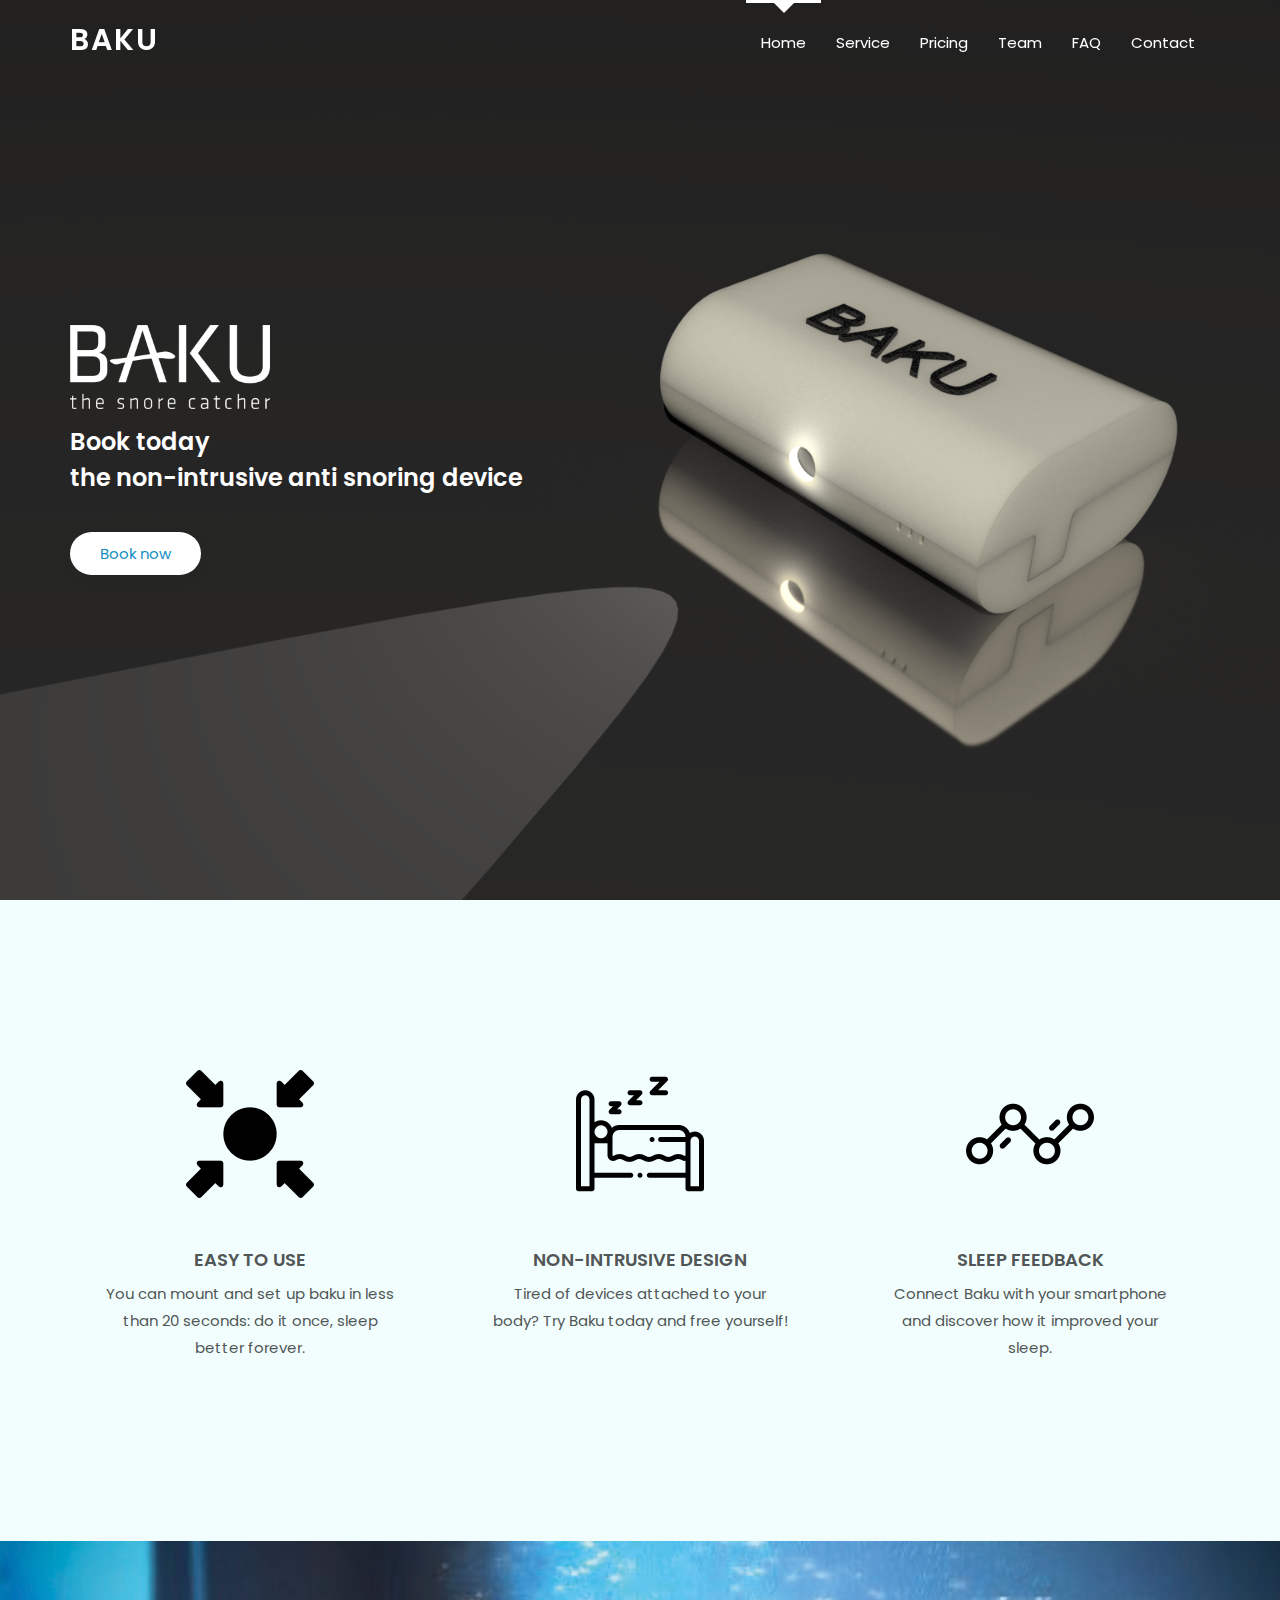
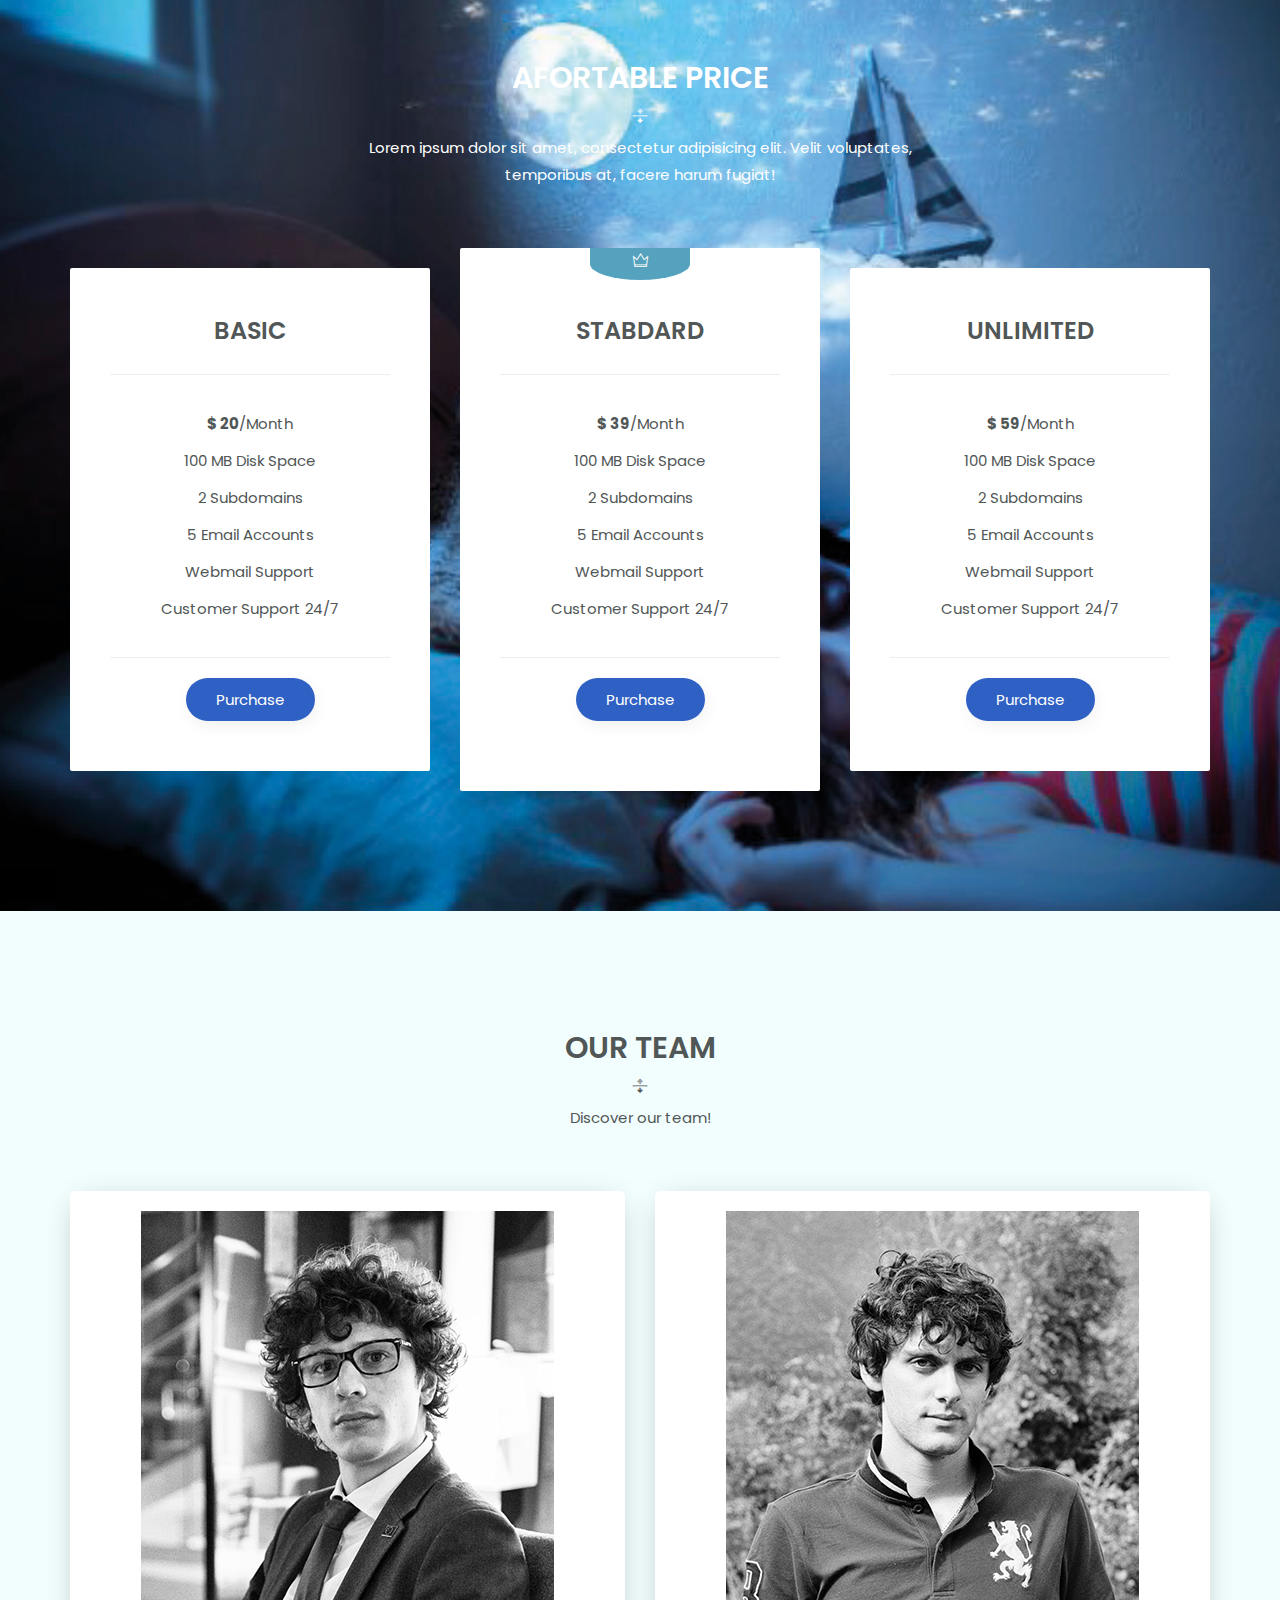
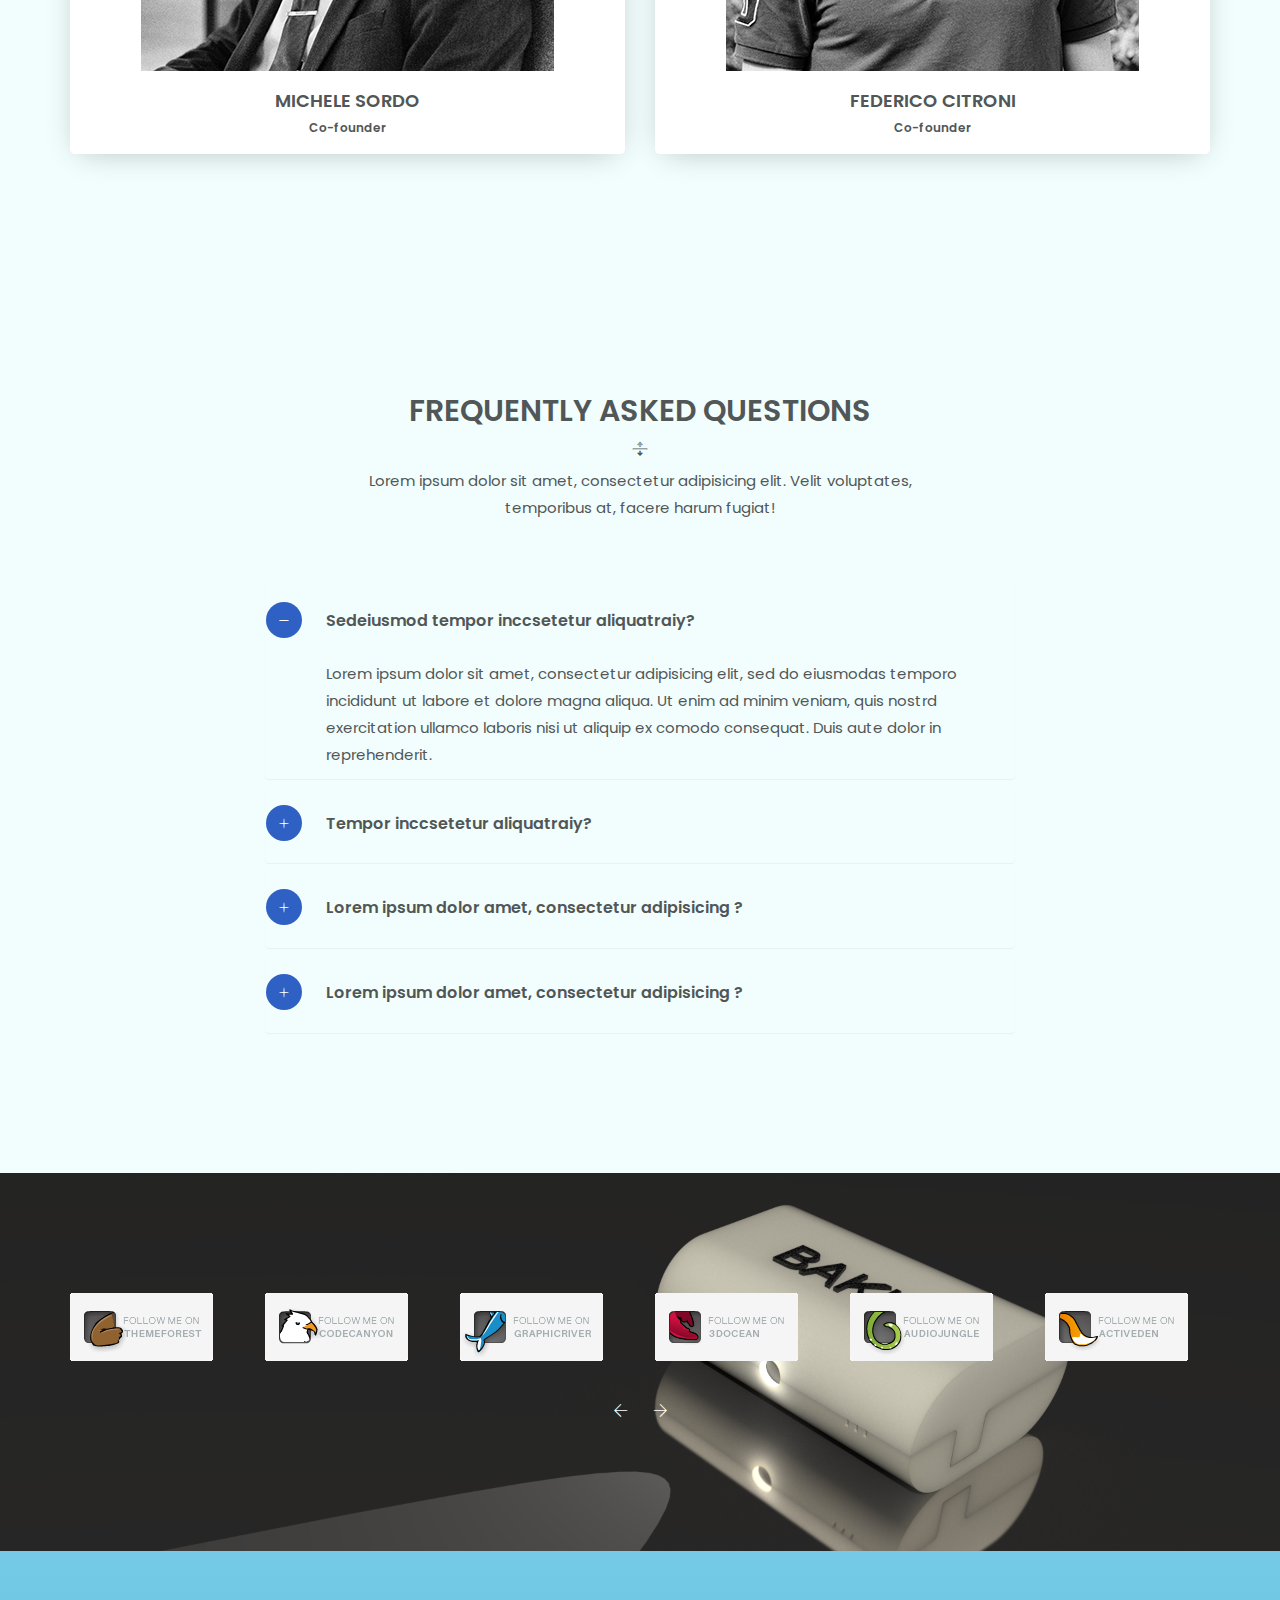
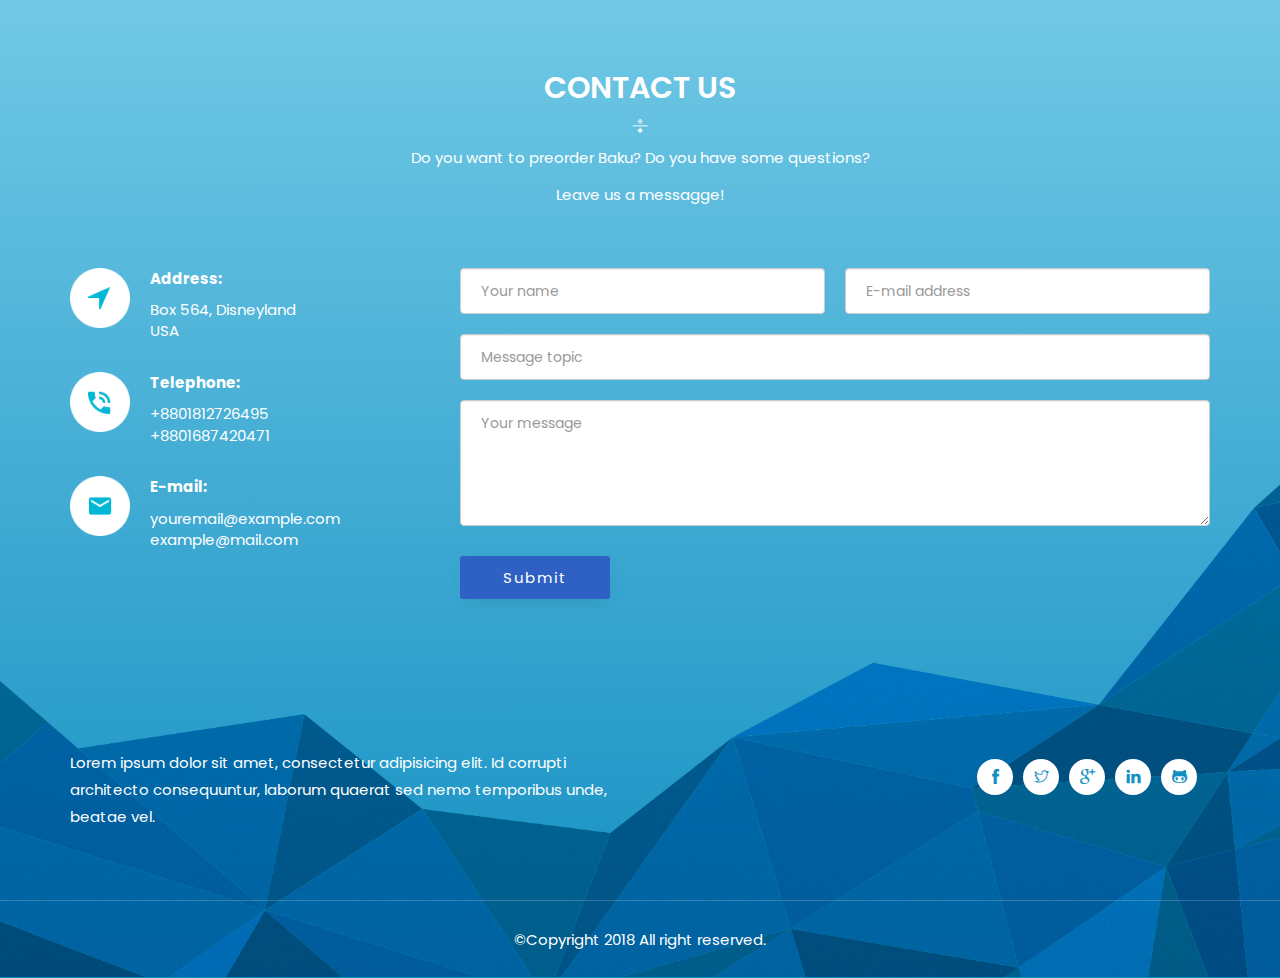
==== index.html @ 3c9f2e3d "webiste" ====
<!doctype html>
<html class="no-js" lang="it">

<head>
    <meta charset="utf-8">
    <meta name="author" content="Michele Sordo">
    <meta name="description" content="Baku: the snore catcher">
    <meta name="keywords" content="Baku,snoring,anti-snoring,device">
    <meta http-equiv="x-ua-compatible" content="ie=edge">
    <meta name="viewport" content="width=device-width, initial-scale=1.0">
    <!-- Title -->
    <title>Baku - the Snore Catcher!</title>
    <!-- Place favicon.ico in the root directory -->
    <link rel="apple-touch-icon" href="images/apple-touch-icon.png">
    <link rel="shortcut icon" type="image/ico" href="images/favicon.ico" />
    <!-- Plugin-CSS -->
    <link rel="stylesheet" href="css/bootstrap.min.css">
    <link rel="stylesheet" href="css/owl.carousel.min.css">
    <link rel="stylesheet" href="css/themify-icons.css">
    <link rel="stylesheet" href="css/magnific-popup.css">
    <link rel="stylesheet" href="css/animate.css">
    <!-- Main-Stylesheets -->
    <link rel="stylesheet" href="css/normalize.css">
    <link rel="stylesheet" href="style.css">
    <link rel="stylesheet" href="css/responsive.css">
    <script src="js/vendor/modernizr-2.8.3.min.js"></script>

    <!--[if lt IE 9]>
        <script src="//oss.maxcdn.com/html5shiv/3.7.2/html5shiv.min.js"></script>
        <script src="//oss.maxcdn.com/respond/1.4.2/respond.min.js"></script>
    <![endif]-->
</head>

<body data-spy="scroll" data-target="#primary-menu">

    <div class="preloader">
        <div class="sk-folding-cube">
            <div class="sk-cube1 sk-cube"></div>
            <div class="sk-cube2 sk-cube"></div>
            <div class="sk-cube4 sk-cube"></div>
            <div class="sk-cube3 sk-cube"></div>
        </div>
    </div>
    <!--Mainmenu-area-->
    <div class="mainmenu-area" data-spy="affix" data-offset-top="100">
        <div class="container">
            <!--Logo-->
            <div class="navbar-header">
                <button type="button" class="navbar-toggle" data-toggle="collapse" data-target="#primary-menu">
                    <span class="icon-bar"></span>
                    <span class="icon-bar"></span>
                    <span class="icon-bar"></span>
                </button>
                <a href="#" class="navbar-brand logo">
                    <h2>Baku</h2>
                </a>
            </div>
            <!--Logo/-->
            <nav class="collapse navbar-collapse" id="primary-menu">
                <ul class="nav navbar-nav navbar-right">
                    <li class="active"><a href="#home-page">Home</a></li>
                    <li><a href="#service-page">Service</a></li>
                    <li><a href="#price-page">Pricing</a></li>
                    <li><a href="#team-page">Team</a></li>
                    <li><a href="#faq-page">FAQ</a></li>
                    <li><a href="#contact-page">Contact</a></li>
                </ul>
            </nav>
        </div>
    </div>
    <!--Mainmenu-area/-->



    <!--Header-area-->
    <header class="header-area overlay full-height relative v-center" id="home-page">
        <div class="absolute anlge-bg"></div>
        <div class="container">
            <div class="row v-center">
                <div class="col-xs-12 col-md-7 header-text">
                    <img class="logo_s" src="images/logo.png" alt="">
                    <h3>Book today</h3>
                    <h3>the non-intrusive anti snoring device</h3>
                    <a href="#contact-page" class="button white">Book now</a>
                </div>
            </div>
        </div>
    </header>
    <!--Header-area/-->



    <!--Feature-area-->
    <section class="gray-bg section-padding" id="service-page">
        <div class="container">
            <div class="row">
                <div class="col-xs-12 col-sm-4">
                    <div class="box">
                        <div class="box-icon">
                            <img class="icon" src="images/ico/meeting-point.png" alt="">
                        </div>
                        <h4>EASY TO USE</h4>
                        <p>You can mount and set up baku in less than 20 seconds: do it once, sleep better forever.</p>
                    </div>
                </div>
                <div class="col-xs-12 col-sm-4">
                    <div class="box">
                        <div class="box-icon">
                            <img class="icon" src="images/ico/bed.png" alt="">
                        </div>
                        <h4>NON-INTRUSIVE DESIGN</h4>
                        <p>Tired of devices attached to your body? Try Baku today and free yourself!</p>
                    </div>
                </div>
                <div class="col-xs-12 col-sm-4">
                    <div class="box">
                        <div class="box-icon">
                            <img class="icon" src="images/ico/line-chart.png" alt="">
                        </div>
                        <h4>SLEEP FEEDBACK</h4>
                        <p>Connect Baku with your smartphone and discover how it improved your sleep.</p>
                    </div>
                </div>
            </div>
        </div>
    </section>


    <section class="price-area overlay section-padding" id="price-page">
        <div class="container">
            <div class="row">
                <div class="col-xs-12 col-sm-6 col-sm-offset-3 text-center">
                    <div class="page-title">
                        <h2>Afortable Price</h2>
                        <p>Lorem ipsum dolor sit amet, consectetur adipisicing elit. Velit voluptates, temporibus at, facere harum fugiat!</p>
                    </div>
                </div>
            </div>
            <div class="row">
                <div class="col-xs-12 col-sm-4">
                    <div class="price-table">
                        <h3 class="text-uppercase price-title">Basic</h3>
                        <hr>
                        <ul class="list-unstyled">
                            <li><strong class="amount">$ <span class="big">20</span></strong>/Month</li>
                            <li>100 MB Disk Space</li>
                            <li>2 Subdomains</li>
                            <li>5 Email Accounts</li>
                            <li>Webmail Support</li>
                            <li>Customer Support 24/7</li>
                        </ul>
                        <hr>
                        <a href="#" class="button">Purchase</a>
                    </div>
                </div>
                <div class="col-xs-12 col-sm-4">
                    <div class="price-table active">
                        <span class="price-info"><span class="ti-crown"></span></span>
                        <h3 class="text-uppercase price-title">STABDARD</h3>
                        <hr>
                        <ul class="list-unstyled">
                            <li><strong class="amount">$ <span class="big">39</span></strong>/Month</li>
                            <li>100 MB Disk Space</li>
                            <li>2 Subdomains</li>
                            <li>5 Email Accounts</li>
                            <li>Webmail Support</li>
                            <li>Customer Support 24/7</li>
                        </ul>
                        <hr>
                        <a href="#" class="button">Purchase</a>
                    </div>
                </div>
                <div class="col-xs-12 col-sm-4">
                    <div class="price-table">
                        <h3 class="text-uppercase price-title">UNLIMITED</h3>
                        <hr>
                        <ul class="list-unstyled">
                            <li><strong class="amount">$ <span class="big">59</span></strong>/Month</li>
                            <li>100 MB Disk Space</li>
                            <li>2 Subdomains</li>
                            <li>5 Email Accounts</li>
                            <li>Webmail Support</li>
                            <li>Customer Support 24/7</li>
                        </ul>
                        <hr>
                        <a href="#" class="button">Purchase</a>
                    </div>
                </div>
            </div>
        </div>
    </section>



    <section class="section-padding gray-bg" id="team-page">
        <div class="container">
            <div class="row">
                <div class="col-xs-12 col-sm-6 col-sm-offset-3 text-center">
                    <div class="page-title">
                        <h2>Our team</h2>
                        <p>Discover our team!</p>
                    </div>
                </div>
            </div>
            <div class="row">

                <div class="col-xs-12 col-sm-6 col-md-6">
                    <div class="single-team">
                        <div class="team-photo">
                            <img src="images/mick.jpg" alt="">
                        </div>
                        <h4>MICHELE SORDO</h4>
                        <h6>Co-founder</h6>
                        <ul class="social-menu">
                            <li><a href="https://www.facebook.com/mickfenneck/"><i class="ti-facebook"></i></a></li>
                            <li><a href="https://twitter.com/MickFenneck"><i class="ti-twitter"></i></a></li>
                            <li><a href="https://www.linkedin.com/in/mickfenneck/"><i class="ti-linkedin"></i></a></li>
                        </ul>
                    </div>
                </div>
                <div class="col-xs-12 col-sm-6 col-md-6">
                    <div class="single-team">
                        <div class="team-photo">
                            <img src="images/citro.jpg" alt="">
                        </div>
                        <h4>FEDERICO CITRONI</h4>
                        <h6>Co-founder</h6>
                        <ul class="social-menu">
                            <li><a href="#"><i class="ti-facebook"></i></a></li>
                            <li><a href="#"><i class="ti-twitter"></i></a></li>
                            <li><a href="#"><i class="ti-linkedin"></i></a></li>
                        </ul>
                    </div>
                </div>
            </div>
        </div>
    </section>


    <section class="gray-bg section-padding" id="faq-page">
        <div class="container">
            <div class="row">
                <div class="col-xs-12 col-sm-6 col-sm-offset-3 text-center">
                    <div class="page-title">
                        <h2>Frequently Asked Questions</h2>
                        <p>Lorem ipsum dolor sit amet, consectetur adipisicing elit. Velit voluptates, temporibus at, facere harum fugiat!</p>
                    </div>
                </div>
            </div>
            <div class="row">
                <div class="col-xs-12 col-sm-10 col-sm-offset-1 col-md-8 col-md-offset-2">
                    <div class="panel-group" id="accordion">
                        <div class="panel">
                            <h4 class="panel-title">
                                <a data-toggle="collapse" data-parent="#accordion" href="#collapse1" aria-expanded="true">Sedeiusmod tempor inccsetetur aliquatraiy?</a>
                            </h4>
                            <div id="collapse1" class="panel-collapse collapse in">
                                <p>Lorem ipsum dolor sit amet, consectetur adipisicing elit, sed do eiusmodas temporo incididunt ut labore et dolore magna aliqua. Ut enim ad minim veniam, quis nostrd exercitation ullamco laboris nisi ut aliquip ex comodo consequat. Duis aute dolor in reprehenderit.</p>
                            </div>
                        </div>
                        <div class="panel">
                            <h4 class="panel-title">
                                <a data-toggle="collapse" data-parent="#accordion" href="#collapse2">Tempor inccsetetur aliquatraiy?</a>
                            </h4>
                            <div id="collapse2" class="panel-collapse collapse">
                                <p>Lorem ipsum dolor sit amet, consectetur adipisicing elit, sed do eiusmodas temporo incididunt ut labore et dolore magna aliqua. Ut enim ad minim veniam, quis nostrd exercitation ullamco laboris nisi ut aliquip ex comodo consequat. Duis aute dolor in reprehenderit.</p>
                            </div>
                        </div>
                        <div class="panel">
                            <h4 class="panel-title">
                                <a data-toggle="collapse" data-parent="#accordion" href="#collapse3">Lorem ipsum dolor amet, consectetur adipisicing ?</a>
                            </h4>
                            <div id="collapse3" class="panel-collapse collapse">
                                <p>Lorem ipsum dolor sit amet, consectetur adipisicing elit, sed do eiusmodas temporo incididunt ut labore et dolore magna aliqua. Ut enim ad minim veniam, quis nostrd exercitation ullamco laboris nisi ut aliquip ex comodo consequat. Duis aute dolor in reprehenderit.</p>
                            </div>
                        </div>
                        <div class="panel">
                            <h4 class="panel-title">
                                <a data-toggle="collapse" data-parent="#accordion" href="#collapse4">Lorem ipsum dolor amet, consectetur adipisicing ?</a>
                            </h4>
                            <div id="collapse4" class="panel-collapse collapse">
                                <p>Lorem ipsum dolor sit amet, consectetur adipisicing elit, sed do eiusmodas temporo incididunt ut labore et dolore magna aliqua. Ut enim ad minim veniam, quis nostrd exercitation ullamco laboris nisi ut aliquip ex comodo consequat. Duis aute dolor in reprehenderit.</p>
                            </div>
                        </div>
                    </div>
                </div>
            </div>
        </div>
    </section>








    <section class="section-padding overlay client-area overlay" id="client-page">
        <div class="container">
            <div class="row text-center">
                <div class="col-xs-12">
                    <div class="clients">
                        <div class="item">
                            <img src="images/themeforest.gif" alt="">
                        </div>
                        <div class="item">
                            <img src="images/coadcanyon.gif" alt="">
                        </div>
                        <div class="item">
                            <img src="images/graphicriver.gif" alt="">
                        </div>
                        <div class="item">
                            <img src="images/docean.gif" alt="">
                        </div>
                        <div class="item">
                            <img src="images/audiojungle.gif" alt="">
                        </div>
                        <div class="item">
                            <img src="images/actividen.gif" alt="">
                        </div>
                        <div class="item">
                            <img src="images/photodone.gif" alt="">
                        </div>
                        <div class="item">
                            <img src="images/videgub.gif" alt="">
                        </div>
                        <div class="item">
                            <img src="images/themeforest.gif" alt="">
                        </div>
                        <div class="item">
                            <img src="images/coadcanyon.gif" alt="">
                        </div>
                        <div class="item">
                            <img src="images/graphicriver.gif" alt="">
                        </div>
                        <div class="item">
                            <img src="images/docean.gif" alt="">
                        </div>
                        <div class="item">
                            <img src="images/audiojungle.gif" alt="">
                        </div>
                        <div class="item">
                            <img src="images/actividen.gif" alt="">
                        </div>
                        <div class="item">
                            <img src="images/photodone.gif" alt="">
                        </div>
                        <div class="item">
                            <img src="images/videgub.gif" alt="">
                        </div>
                    </div>
                </div>
            </div>
        </div>
    </section>


    <footer class="footer-area relative sky-bg" id="contact-page">
        <div class="absolute footer-bg"></div>
        <div class="footer-top">
            <div class="container">
                <div class="row">
                    <div class="col-xs-12 col-sm-6 col-sm-offset-3 text-center">
                        <div class="page-title">
                            <h2>Contact us</h2>
                            <p>Do you want to preorder Baku? Do you have some questions?</p>
                            <p>Leave us a messagge!</p>
                        </div>
                    </div>
                </div>
                <div class="row">
                    <div class="col-xs-12 col-md-4">
                        <address class="side-icon-boxes">
                            <div class="side-icon-box">
                                <div class="side-icon">
                                    <img src="images/location-arrow.png" alt="">
                                </div>
                                <p><strong>Address: </strong> Box 564, Disneyland <br />USA</p>
                            </div>
                            <div class="side-icon-box">
                                <div class="side-icon">
                                    <img src="images/phone-arrow.png" alt="">
                                </div>
                                <p><strong>Telephone: </strong>
                                    <a href="callto:8801812726495">+8801812726495</a> <br />
                                    <a href="callto:8801687420471">+8801687420471</a>
                                </p>
                            </div>
                            <div class="side-icon-box">
                                <div class="side-icon">
                                    <img src="images/mail-arrow.png" alt="">
                                </div>
                                <p><strong>E-mail: </strong>
                                    <a href="mailto:youremail@example.com">youremail@example.com</a> <br />
                                    <a href="mailto:youremail@example.com">example@mail.com</a>
                                </p>
                            </div>
                        </address>
                    </div>
                    <div class="col-xs-12 col-md-8">
                        <form action="process.php" id="contact-form" method="post" class="contact-form">
                            <div class="form-double">
                                <input type="text" id="form-name" name="form-name" placeholder="Your name" class="form-control" required="required">
                                <input type="email" id="form-email" name="form-email" class="form-control" placeholder="E-mail address" required="required">
                            </div>
                            <input type="text" id="form-subject" name="form-subject" class="form-control" placeholder="Message topic">
                            <textarea name="message" id="form-message" name="form-message" rows="5" class="form-control" placeholder="Your message" required="required"></textarea>
                            <button type="sibmit" class="button">Submit</button>
                        </form>
                    </div>
                </div>
            </div>
        </div>
        <div class="footer-middle">
            <div class="container">
                <div class="row">
                    <div class="col-xs-12 col-sm-6 pull-right">
                        <ul class="social-menu text-right x-left">
                            <li><a href="#"><i class="ti-facebook"></i></a></li>
                            <li><a href="#"><i class="ti-twitter"></i></a></li>
                            <li><a href="#"><i class="ti-google"></i></a></li>
                            <li><a href="#"><i class="ti-linkedin"></i></a></li>
                            <li><a href="#"><i class="ti-github"></i></a></li>
                        </ul>
                    </div>
                    <div class="col-xs-12 col-sm-6">
                        <p>Lorem ipsum dolor sit amet, consectetur adipisicing elit. Id corrupti architecto consequuntur, laborum quaerat sed nemo temporibus unde, beatae vel.</p>
                    </div>
                </div>
            </div>
        </div>
        <div class="footer-bottom">
            <div class="container">
                <div class="row">
                    <div class="col-xs-12 text-center">
                        <p>&copy;Copyright 2018 All right reserved.</p>
                    </div>
                </div>
            </div>
        </div>
    </footer>





    <!--Vendor-JS-->
    <script src="js/vendor/jquery-1.12.4.min.js"></script>
    <script src="js/vendor/bootstrap.min.js"></script>
    <!--Plugin-JS-->
    <script src="js/owl.carousel.min.js"></script>
    <script src="js/contact-form.js"></script>
    <script src="js/jquery.parallax-1.1.3.js"></script>
    <script src="js/scrollUp.min.js"></script>
    <script src="js/magnific-popup.min.js"></script>
    <script src="js/wow.min.js"></script>
    <!--Main-active-JS-->
    <script src="js/main.js"></script>
</body>

</html>
---- css/themify-icons.css ----
@font-face {
	font-family: 'themify';
	src:url('../fonts/themify.eot?-fvbane');
	src:url('../fonts/themify.eot?#iefix-fvbane') format('embedded-opentype'),
		url('../fonts/themify.woff?-fvbane') format('woff'),
		url('../fonts/themify.ttf?-fvbane') format('truetype'),
		url('../fonts/themify.svg?-fvbane#themify') format('svg');
	font-weight: normal;
	font-style: normal;
}

[class^="ti-"], [class*=" ti-"] {
	font-family: 'themify';
	speak: none;
	font-style: normal;
	font-weight: normal;
	font-variant: normal;
	text-transform: none;
	line-height: 1;

	/* Better Font Rendering =========== */
	-webkit-font-smoothing: antialiased;
	-moz-osx-font-smoothing: grayscale;
}

.ti-wand:before {
	content: "\e600";
}
.ti-volume:before {
	content: "\e601";
}
.ti-user:before {
	content: "\e602";
}
.ti-unlock:before {
	content: "\e603";
}
.ti-unlink:before {
	content: "\e604";
}
.ti-trash:before {
	content: "\e605";
}
.ti-thought:before {
	content: "\e606";
}
.ti-target:before {
	content: "\e607";
}
.ti-tag:before {
	content: "\e608";
}
.ti-tablet:before {
	content: "\e609";
}
.ti-star:before {
	content: "\e60a";
}
.ti-spray:before {
	content: "\e60b";
}
.ti-signal:before {
	content: "\e60c";
}
.ti-shopping-cart:before {
	content: "\e60d";
}
.ti-shopping-cart-full:before {
	content: "\e60e";
}
.ti-settings:before {
	content: "\e60f";
}
.ti-search:before {
	content: "\e610";
}
.ti-zoom-in:before {
	content: "\e611";
}
.ti-zoom-out:before {
	content: "\e612";
}
.ti-cut:before {
	content: "\e613";
}
.ti-ruler:before {
	content: "\e614";
}
.ti-ruler-pencil:before {
	content: "\e615";
}
.ti-ruler-alt:before {
	content: "\e616";
}
.ti-bookmark:before {
	content: "\e617";
}
.ti-bookmark-alt:before {
	content: "\e618";
}
.ti-reload:before {
	content: "\e619";
}
.ti-plus:before {
	content: "\e61a";
}
.ti-pin:before {
	content: "\e61b";
}
.ti-pencil:before {
	content: "\e61c";
}
.ti-pencil-alt:before {
	content: "\e61d";
}
.ti-paint-roller:before {
	content: "\e61e";
}
.ti-paint-bucket:before {
	content: "\e61f";
}
.ti-na:before {
	content: "\e620";
}
.ti-mobile:before {
	content: "\e621";
}
.ti-minus:before {
	content: "\e622";
}
.ti-medall:before {
	content: "\e623";
}
.ti-medall-alt:before {
	content: "\e624";
}
.ti-marker:before {
	content: "\e625";
}
.ti-marker-alt:before {
	content: "\e626";
}
.ti-arrow-up:before {
	content: "\e627";
}
.ti-arrow-right:before {
	content: "\e628";
}
.ti-arrow-left:before {
	content: "\e629";
}
.ti-arrow-down:before {
	content: "\e62a";
}
.ti-lock:before {
	content: "\e62b";
}
.ti-location-arrow:before {
	content: "\e62c";
}
.ti-link:before {
	content: "\e62d";
}
.ti-layout:before {
	content: "\e62e";
}
.ti-layers:before {
	content: "\e62f";
}
.ti-layers-alt:before {
	content: "\e630";
}
.ti-key:before {
	content: "\e631";
}
.ti-import:before {
	content: "\e632";
}
.ti-image:before {
	content: "\e633";
}
.ti-heart:before {
	content: "\e634";
}
.ti-heart-broken:before {
	content: "\e635";
}
.ti-hand-stop:before {
	content: "\e636";
}
.ti-hand-open:before {
	content: "\e637";
}
.ti-hand-drag:before {
	content: "\e638";
}
.ti-folder:before {
	content: "\e639";
}
.ti-flag:before {
	content: "\e63a";
}
.ti-flag-alt:before {
	content: "\e63b";
}
.ti-flag-alt-2:before {
	content: "\e63c";
}
.ti-eye:before {
	content: "\e63d";
}
.ti-export:before {
	content: "\e63e";
}
.ti-exchange-vertical:before {
	content: "\e63f";
}
.ti-desktop:before {
	content: "\e640";
}
.ti-cup:before {
	content: "\e641";
}
.ti-crown:before {
	content: "\e642";
}
.ti-comments:before {
	content: "\e643";
}
.ti-comment:before {
	content: "\e644";
}
.ti-comment-alt:before {
	content: "\e645";
}
.ti-close:before {
	content: "\e646";
}
.ti-clip:before {
	content: "\e647";
}
.ti-angle-up:before {
	content: "\e648";
}
.ti-angle-right:before {
	content: "\e649";
}
.ti-angle-left:before {
	content: "\e64a";
}
.ti-angle-down:before {
	content: "\e64b";
}
.ti-check:before {
	content: "\e64c";
}
.ti-check-box:before {
	content: "\e64d";
}
.ti-camera:before {
	content: "\e64e";
}
.ti-announcement:before {
	content: "\e64f";
}
.ti-brush:before {
	content: "\e650";
}
.ti-briefcase:before {
	content: "\e651";
}
.ti-bolt:before {
	content: "\e652";
}
.ti-bolt-alt:before {
	content: "\e653";
}
.ti-blackboard:before {
	content: "\e654";
}
.ti-bag:before {
	content: "\e655";
}
.ti-move:before {
	content: "\e656";
}
.ti-arrows-vertical:before {
	content: "\e657";
}
.ti-arrows-horizontal:before {
	content: "\e658";
}
.ti-fullscreen:before {
	content: "\e659";
}
.ti-arrow-top-right:before {
	content: "\e65a";
}
.ti-arrow-top-left:before {
	content: "\e65b";
}
.ti-arrow-circle-up:before {
	content: "\e65c";
}
.ti-arrow-circle-right:before {
	content: "\e65d";
}
.ti-arrow-circle-left:before {
	content: "\e65e";
}
.ti-arrow-circle-down:before {
	content: "\e65f";
}
.ti-angle-double-up:before {
	content: "\e660";
}
.ti-angle-double-right:before {
	content: "\e661";
}
.ti-angle-double-left:before {
	content: "\e662";
}
.ti-angle-double-down:before {
	content: "\e663";
}
.ti-zip:before {
	content: "\e664";
}
.ti-world:before {
	content: "\e665";
}
.ti-wheelchair:before {
	content: "\e666";
}
.ti-view-list:before {
	content: "\e667";
}
.ti-view-list-alt:before {
	content: "\e668";
}
.ti-view-grid:before {
	content: "\e669";
}
.ti-uppercase:before {
	content: "\e66a";
}
.ti-upload:before {
	content: "\e66b";
}
.ti-underline:before {
	content: "\e66c";
}
.ti-truck:before {
	content: "\e66d";
}
.ti-timer:before {
	content: "\e66e";
}
.ti-ticket:before {
	content: "\e66f";
}
.ti-thumb-up:before {
	content: "\e670";
}
.ti-thumb-down:before {
	content: "\e671";
}
.ti-text:before {
	content: "\e672";
}
.ti-stats-up:before {
	content: "\e673";
}
.ti-stats-down:before {
	content: "\e674";
}
.ti-split-v:before {
	content: "\e675";
}
.ti-split-h:before {
	content: "\e676";
}
.ti-smallcap:before {
	content: "\e677";
}
.ti-shine:before {
	content: "\e678";
}
.ti-shift-right:before {
	content: "\e679";
}
.ti-shift-left:before {
	content: "\e67a";
}
.ti-shield:before {
	content: "\e67b";
}
.ti-notepad:before {
	content: "\e67c";
}
.ti-server:before {
	content: "\e67d";
}
.ti-quote-right:before {
	content: "\e67e";
}
.ti-quote-left:before {
	content: "\e67f";
}
.ti-pulse:before {
	content: "\e680";
}
.ti-printer:before {
	content: "\e681";
}
.ti-power-off:before {
	content: "\e682";
}
.ti-plug:before {
	content: "\e683";
}
.ti-pie-chart:before {
	content: "\e684";
}
.ti-paragraph:before {
	content: "\e685";
}
.ti-panel:before {
	content: "\e686";
}
.ti-package:before {
	content: "\e687";
}
.ti-music:before {
	content: "\e688";
}
.ti-music-alt:before {
	content: "\e689";
}
.ti-mouse:before {
	content: "\e68a";
}
.ti-mouse-alt:before {
	content: "\e68b";
}
.ti-money:before {
	content: "\e68c";
}
.ti-microphone:before {
	content: "\e68d";
}
.ti-menu:before {
	content: "\e68e";
}
.ti-menu-alt:before {
	content: "\e68f";
}
.ti-map:before {
	content: "\e690";
}
.ti-map-alt:before {
	content: "\e691";
}
.ti-loop:before {
	content: "\e692";
}
.ti-location-pin:before {
	content: "\e693";
}
.ti-list:before {
	content: "\e694";
}
.ti-light-bulb:before {
	content: "\e695";
}
.ti-Italic:before {
	content: "\e696";
}
.ti-info:before {
	content: "\e697";
}
.ti-infinite:before {
	content: "\e698";
}
.ti-id-badge:before {
	content: "\e699";
}
.ti-hummer:before {
	content: "\e69a";
}
.ti-home:before {
	content: "\e69b";
}
.ti-help:before {
	content: "\e69c";
}
.ti-headphone:before {
	content: "\e69d";
}
.ti-harddrives:before {
	content: "\e69e";
}
.ti-harddrive:before {
	content: "\e69f";
}
.ti-gift:before {
	content: "\e6a0";
}
.ti-game:before {
	content: "\e6a1";
}
.ti-filter:before {
	content: "\e6a2";
}
.ti-files:before {
	content: "\e6a3";
}
.ti-file:before {
	content: "\e6a4";
}
.ti-eraser:before {
	content: "\e6a5";
}
.ti-envelope:before {
	content: "\e6a6";
}
.ti-download:before {
	content: "\e6a7";
}
.ti-direction:before {
	content: "\e6a8";
}
.ti-direction-alt:before {
	content: "\e6a9";
}
.ti-dashboard:before {
	content: "\e6aa";
}
.ti-control-stop:before {
	content: "\e6ab";
}
.ti-control-shuffle:before {
	content: "\e6ac";
}
.ti-control-play:before {
	content: "\e6ad";
}
.ti-control-pause:before {
	content: "\e6ae";
}
.ti-control-forward:before {
	content: "\e6af";
}
.ti-control-backward:before {
	content: "\e6b0";
}
.ti-cloud:before {
	content: "\e6b1";
}
.ti-cloud-up:before {
	content: "\e6b2";
}
.ti-cloud-down:before {
	content: "\e6b3";
}
.ti-clipboard:before {
	content: "\e6b4";
}
.ti-car:before {
	content: "\e6b5";
}
.ti-calendar:before {
	content: "\e6b6";
}
.ti-book:before {
	content: "\e6b7";
}
.ti-bell:before {
	content: "\e6b8";
}
.ti-basketball:before {
	content: "\e6b9";
}
.ti-bar-chart:before {
	content: "\e6ba";
}
.ti-bar-chart-alt:before {
	content: "\e6bb";
}
.ti-back-right:before {
	content: "\e6bc";
}
.ti-back-left:before {
	content: "\e6bd";
}
.ti-arrows-corner:before {
	content: "\e6be";
}
.ti-archive:before {
	content: "\e6bf";
}
.ti-anchor:before {
	content: "\e6c0";
}
.ti-align-right:before {
	content: "\e6c1";
}
.ti-align-left:before {
	content: "\e6c2";
}
.ti-align-justify:before {
	content: "\e6c3";
}
.ti-align-center:before {
	content: "\e6c4";
}
.ti-alert:before {
	content: "\e6c5";
}
.ti-alarm-clock:before {
	content: "\e6c6";
}
.ti-agenda:before {
	content: "\e6c7";
}
.ti-write:before {
	content: "\e6c8";
}
.ti-window:before {
	content: "\e6c9";
}
.ti-widgetized:before {
	content: "\e6ca";
}
.ti-widget:before {
	content: "\e6cb";
}
.ti-widget-alt:before {
	content: "\e6cc";
}
.ti-wallet:before {
	content: "\e6cd";
}
.ti-video-clapper:before {
	content: "\e6ce";
}
.ti-video-camera:before {
	content: "\e6cf";
}
.ti-vector:before {
	content: "\e6d0";
}
.ti-themify-logo:before {
	content: "\e6d1";
}
.ti-themify-favicon:before {
	content: "\e6d2";
}
.ti-themify-favicon-alt:before {
	content: "\e6d3";
}
.ti-support:before {
	content: "\e6d4";
}
.ti-stamp:before {
	content: "\e6d5";
}
.ti-split-v-alt:before {
	content: "\e6d6";
}
.ti-slice:before {
	content: "\e6d7";
}
.ti-shortcode:before {
	content: "\e6d8";
}
.ti-shift-right-alt:before {
	content: "\e6d9";
}
.ti-shift-left-alt:before {
	content: "\e6da";
}
.ti-ruler-alt-2:before {
	content: "\e6db";
}
.ti-receipt:before {
	content: "\e6dc";
}
.ti-pin2:before {
	content: "\e6dd";
}
.ti-pin-alt:before {
	content: "\e6de";
}
.ti-pencil-alt2:before {
	content: "\e6df";
}
.ti-palette:before {
	content: "\e6e0";
}
.ti-more:before {
	content: "\e6e1";
}
.ti-more-alt:before {
	content: "\e6e2";
}
.ti-microphone-alt:before {
	content: "\e6e3";
}
.ti-magnet:before {
	content: "\e6e4";
}
.ti-line-double:before {
	content: "\e6e5";
}
.ti-line-dotted:before {
	content: "\e6e6";
}
.ti-line-dashed:before {
	content: "\e6e7";
}
.ti-layout-width-full:before {
	content: "\e6e8";
}
.ti-layout-width-default:before {
	content: "\e6e9";
}
.ti-layout-width-default-alt:before {
	content: "\e6ea";
}
.ti-layout-tab:before {
	content: "\e6eb";
}
.ti-layout-tab-window:before {
	content: "\e6ec";
}
.ti-layout-tab-v:before {
	content: "\e6ed";
}
.ti-layout-tab-min:before {
	content: "\e6ee";
}
.ti-layout-slider:before {
	content: "\e6ef";
}
.ti-layout-slider-alt:before {
	content: "\e6f0";
}
.ti-layout-sidebar-right:before {
	content: "\e6f1";
}
.ti-layout-sidebar-none:before {
	content: "\e6f2";
}
.ti-layout-sidebar-left:before {
	content: "\e6f3";
}
.ti-layout-placeholder:before {
	content: "\e6f4";
}
.ti-layout-menu:before {
	content: "\e6f5";
}
.ti-layout-menu-v:before {
	content: "\e6f6";
}
.ti-layout-menu-separated:before {
	content: "\e6f7";
}
.ti-layout-menu-full:before {
	content: "\e6f8";
}
.ti-layout-media-right-alt:before {
	content: "\e6f9";
}
.ti-layout-media-right:before {
	content: "\e6fa";
}
.ti-layout-media-overlay:before {
	content: "\e6fb";
}
.ti-layout-media-overlay-alt:before {
	content: "\e6fc";
}
.ti-layout-media-overlay-alt-2:before {
	content: "\e6fd";
}
.ti-layout-media-left-alt:before {
	content: "\e6fe";
}
.ti-layout-media-left:before {
	content: "\e6ff";
}
.ti-layout-media-center-alt:before {
	content: "\e700";
}
.ti-layout-media-center:before {
	content: "\e701";
}
.ti-layout-list-thumb:before {
	content: "\e702";
}
.ti-layout-list-thumb-alt:before {
	content: "\e703";
}
.ti-layout-list-post:before {
	content: "\e704";
}
.ti-layout-list-large-image:before {
	content: "\e705";
}
.ti-layout-line-solid:before {
	content: "\e706";
}
.ti-layout-grid4:before {
	content: "\e707";
}
.ti-layout-grid3:before {
	content: "\e708";
}
.ti-layout-grid2:before {
	content: "\e709";
}
.ti-layout-grid2-thumb:before {
	content: "\e70a";
}
.ti-layout-cta-right:before {
	content: "\e70b";
}
.ti-layout-cta-left:before {
	content: "\e70c";
}
.ti-layout-cta-center:before {
	content: "\e70d";
}
.ti-layout-cta-btn-right:before {
	content: "\e70e";
}
.ti-layout-cta-btn-left:before {
	content: "\e70f";
}
.ti-layout-column4:before {
	content: "\e710";
}
.ti-layout-column3:before {
	content: "\e711";
}
.ti-layout-column2:before {
	content: "\e712";
}
.ti-layout-accordion-separated:before {
	content: "\e713";
}
.ti-layout-accordion-merged:before {
	content: "\e714";
}
.ti-layout-accordion-list:before {
	content: "\e715";
}
.ti-ink-pen:before {
	content: "\e716";
}
.ti-info-alt:before {
	content: "\e717";
}
.ti-help-alt:before {
	content: "\e718";
}
.ti-headphone-alt:before {
	content: "\e719";
}
.ti-hand-point-up:before {
	content: "\e71a";
}
.ti-hand-point-right:before {
	content: "\e71b";
}
.ti-hand-point-left:before {
	content: "\e71c";
}
.ti-hand-point-down:before {
	content: "\e71d";
}
.ti-gallery:before {
	content: "\e71e";
}
.ti-face-smile:before {
	content: "\e71f";
}
.ti-face-sad:before {
	content: "\e720";
}
.ti-credit-card:before {
	content: "\e721";
}
.ti-control-skip-forward:before {
	content: "\e722";
}
.ti-control-skip-backward:before {
	content: "\e723";
}
.ti-control-record:before {
	content: "\e724";
}
.ti-control-eject:before {
	content: "\e725";
}
.ti-comments-smiley:before {
	content: "\e726";
}
.ti-brush-alt:before {
	content: "\e727";
}
.ti-youtube:before {
	content: "\e728";
}
.ti-vimeo:before {
	content: "\e729";
}
.ti-twitter:before {
	content: "\e72a";
}
.ti-time:before {
	content: "\e72b";
}
.ti-tumblr:before {
	content: "\e72c";
}
.ti-skype:before {
	content: "\e72d";
}
.ti-share:before {
	content: "\e72e";
}
.ti-share-alt:before {
	content: "\e72f";
}
.ti-rocket:before {
	content: "\e730";
}
.ti-pinterest:before {
	content: "\e731";
}
.ti-new-window:before {
	content: "\e732";
}
.ti-microsoft:before {
	content: "\e733";
}
.ti-list-ol:before {
	content: "\e734";
}
.ti-linkedin:before {
	content: "\e735";
}
.ti-layout-sidebar-2:before {
	content: "\e736";
}
.ti-layout-grid4-alt:before {
	content: "\e737";
}
.ti-layout-grid3-alt:before {
	content: "\e738";
}
.ti-layout-grid2-alt:before {
	content: "\e739";
}
.ti-layout-column4-alt:before {
	content: "\e73a";
}
.ti-layout-column3-alt:before {
	content: "\e73b";
}
.ti-layout-column2-alt:before {
	content: "\e73c";
}
.ti-instagram:before {
	content: "\e73d";
}
.ti-google:before {
	content: "\e73e";
}
.ti-github:before {
	content: "\e73f";
}
.ti-flickr:before {
	content: "\e740";
}
.ti-facebook:before {
	content: "\e741";
}
.ti-dropbox:before {
	content: "\e742";
}
.ti-dribbble:before {
	content: "\e743";
}
.ti-apple:before {
	content: "\e744";
}
.ti-android:before {
	content: "\e745";
}
.ti-save:before {
	content: "\e746";
}
.ti-save-alt:before {
	content: "\e747";
}
.ti-yahoo:before {
	content: "\e748";
}
.ti-wordpress:before {
	content: "\e749";
}
.ti-vimeo-alt:before {
	content: "\e74a";
}
.ti-twitter-alt:before {
	content: "\e74b";
}
.ti-tumblr-alt:before {
	content: "\e74c";
}
.ti-trello:before {
	content: "\e74d";
}
.ti-stack-overflow:before {
	content: "\e74e";
}
.ti-soundcloud:before {
	content: "\e74f";
}
.ti-sharethis:before {
	content: "\e750";
}
.ti-sharethis-alt:before {
	content: "\e751";
}
.ti-reddit:before {
	content: "\e752";
}
.ti-pinterest-alt:before {
	content: "\e753";
}
.ti-microsoft-alt:before {
	content: "\e754";
}
.ti-linux:before {
	content: "\e755";
}
.ti-jsfiddle:before {
	content: "\e756";
}
.ti-joomla:before {
	content: "\e757";
}
.ti-html5:before {
	content: "\e758";
}
.ti-flickr-alt:before {
	content: "\e759";
}
.ti-email:before {
	content: "\e75a";
}
.ti-drupal:before {
	content: "\e75b";
}
.ti-dropbox-alt:before {
	content: "\e75c";
}
.ti-css3:before {
	content: "\e75d";
}
.ti-rss:before {
	content: "\e75e";
}
.ti-rss-alt:before {
	content: "\e75f";
}
---- style.css ----
/*-----------------------------------------------------------------------------------
Template Name: New HTML5 Template,
Template URI: http://www.themectg.com
Description: This is html5 template
Author: Themectg
Author URI: http://www.themectg.com
Version: 1.0
-----------------------------------------------------------------------------------
CSS INDEX
===================
1. Google font
2. Theme Default CSS
3. Helper-class
4. Button-style
5. Mainmenu-area
6. Section-Background
7. Header-style
8. Headline-style
9. Skills-area
10. Service-area
11. Work-area
12. Team-area
13. Bar-effect-css
14. Masp style
15. Form-style
16. Scroll-To-Top-Button
17. Preloader-css
-----------------------------------------------------------------------------------*/

/*-----------------
1. Google font
------------------*/

@import url('https://fonts.googleapis.com/css?family=Poppins:300,400,500,600,700');

/*-------------------
2. Theme Default CSS
--------------------*/

a {
    text-decoration: none;
    outline: none;
    -webkit-transition: 0.4s;
    transition: 0.4s;
    color: #333333;
}

input:focus,
button:focus,
a:focus,
a:hover {
    text-decoration: none;
    outline: none;
    color: #000000;
}

img {
    max-width: 100%;
    height: auto;
}

h1,
h2,
h3,
h4,
h5,
h6 {
    margin: 0 0 10px;
    font-weight: 600;
}

html,
body {
    height: 100%
}

body {
    font-family: 'Poppins', sans-serif;
    font-weight: 400;
    font-size: 15px;
    line-height: 1.8;
    color: #515656;
}


/* Remove Chrome Input Field's Unwanted Yellow Background Color */

input:-webkit-autofill,
input:-webkit-autofill:hover,
input:-webkit-autofill:focus {
    -webkit-box-shadow: 0 0 0px 1000px white inset !important;
}

/**
*Helper-Classes
**/

.full-height {
    width: 100%;
    height: 100vh;
}

.relative {
    position: relative;
}

.fixed,
.absolute {
    position: absolute;
    left: 0;
    top: 0;
    width: 100%;
    height: 100%;
}

.fixed {
    position: fixed;
}

.v-center {
    display: -webkit-box;
    display: -ms-flexbox;
    display: flex;
    -webkit-box-align: center;
    -ms-flex-align: center;
    align-items: center;
    -ms-flex-line-pack: center;
    align-content: center;
    -ms-flex-wrap: wrap;
    flex-wrap: wrap
}

.section-padding {
    padding: 120px 0;
}

.social-menu {
    list-style: none;
    margin: 0;
    padding: 10px;
}

.social-menu li {
    display: inline-block;
    margin: 0 3px;
}

.social-menu li a {
    display: block;
    width: 36px;
    height: 36px;
    text-align: center;
    line-height: 2.5em;
    background-color: #ffffff;
    color: #138fc2;
    border-radius: 100px;
    -webkit-box-shadow: 0 0 0 0 rgba(0, 0, 0, 0.1);
    box-shadow: 0 0 0 0 rgba(0, 0, 0, 0.1);
    font-size: 15px;
}

.social-menu li a:hover {
    background-color: #138fc2;
    color: #ffffff;
    -webkit-box-shadow: 3px 3px 5px 0 rgba(0, 0, 0, 0.1);
    box-shadow: 3px 3px 5px 0 rgba(0, 0, 0, 0.1);
}

/**
*Default Background Class
**/

.overlay:before,
.sky-bg {
    background: #75cbe7;
    background: -webkit-gradient(linear, left top, left bottom, from(#75cbe7), to(#138fc2));
    background: linear-gradient(to bottom, #75cbe7 0%, #138fc2 100%);
    filter: progid:DXImageTransform.Microsoft.gradient( startColorstr='#75cbe7', endColorstr='#138fc2', GradientType=0);
    color: #ffffff;
}

.gray-bg {
    background-color: #f2fefe;
}

/**
*Default Button
**/

.button {
    display: inline-block;
    padding: 8px 30px;
    border-radius: 50px;
    color: #ffffff;
    background-color: #2f60c3;
    -webkit-transition: 0.3s;
    transition: 0.3s;
    border: none;
    -webkit-box-shadow: 2px 5px 20px -5px rgba(0, 0, 0, 0.1);
    box-shadow: 2px 5px 20px -5px rgba(0, 0, 0, 0.1);
}

.button.white,
.button:hover {
    background-color: #ffffff;
    color: #138fc2;
}

.button.white:hover {
    background-color: #2f60c3;
    color: #ffffff;
}

.button i {
    margin-left: 5px;
}

/**
*Page title
**/

.page-title {
    margin-bottom: 60px;
}

.page-title h2 {
    text-transform: uppercase;
    position: relative;
    margin-bottom: 20px;
    padding-bottom: 20px;
}

.page-title h2:after {
    content: "\e675";
    font-family: 'themify';
    position: absolute;
    left: 50%;
    -webkit-transform: translateX(-50%);
    transform: translateX(-50%);
    bottom: -10px;
    width: 15px;
    height: 15px;
    font-size: 14px;
}

/**
*Box-style
**/

.box {
    padding: 50px 30px;
    text-align: center;
    -webkit-box-shadow: 0 0 0 0 #ffffff;
    box-shadow: 0 0 0 0 #ffffff;
    -webkit-transition: 0.3s;
    transition: 0.3s;
    border-radius: 5px;
    -webkit-transform: translateY(0);
    transform: translateY(0)
}

.box:hover {
    -webkit-box-shadow: 0 10px 30px -5px rgba(0, 0, 0, 0.1);
    box-shadow: 0 10px 30px -5px rgba(0, 0, 0, 0.1);
    background-color: #ffffff;
    -webkit-transform: translateY(-5px);
    transform: translateY(-5px)
}

.box h4 {
    text-transform: uppercase;
}

.box .box-icon {
    height: 160px;
    margin-bottom: 20px;
}

.box .box-icon img {
    -webkit-filter: grayscale(100%);
    filter: grayscale(100%);
    -webkit-transition: 0.3s;
    transition: 0.3s;
}

.box:hover .box-icon img {
    -webkit-filter: grayscale(0);
    filter: grayscale(0)
}

/**
*Mainmenu-area
**/

.mainmenu-area {
    position: fixed;
    left: 0;
    top: 0;
    width: 100%;
    z-index: 9999999;
    -webkit-transition: 0.3s;
    transition: 0.3s;
}

.overlay,
.overlay a,
.mainmenu-area a {
    color: #ffffff;
}

.mainmenu-area .logo {
    text-transform: uppercase;
    letter-spacing: 2px;
    height: inherit;
    margin-top: 8px;
    padding-left: 0;
}

.mainmenu-area .logo h2 {
    margin-bottom: 0;
}

.mainmenu-area #primary-menu > ul > li > a {
    background: none;
    padding: 30px 15px;
    position: relative;
    border-top: 3px solid transparent;
    text-align: center;
}

.mainmenu-area #primary-menu > ul > li > a:before {
    content: "";
    position: absolute;
    left: 50%;
    -webkit-transform: translateX(-50%);
    transform: translateX(-50%);
    top: -10px;
    width: 0;
    height: 0;
    border-right: 10px solid transparent;
    border-left: 10px solid transparent;
    border-top: 10px solid #ffffff;
    opacity: 0;
    -webkit-transition: 0.3s;
    transition: 0.3s;
}

.mainmenu-area #primary-menu > ul > li > a:hover:before,
.mainmenu-area #primary-menu > ul > li.active > a:before {
    opacity: 1;
    top: 0;
}

.mainmenu-area #primary-menu ul li.active a,
.mainmenu-area #primary-menu ul li a:hover {
    border-top: 3px solid #ffffff;
}

.mainmenu-area.affix {
    background-color: #e4a74b;
}



/**
*Header-area
**/

.client-area,
.header-area {
    background: #000000 url('images/back.png') no-repeat scroll center center / cover;
}


.overlay {
    position: relative;
}


.header-text h2 {
    margin-bottom: 20px;
    font-size: 40px;
}

.header-text .button {
    margin-top: 30px;
}

.screen-slider .item {
    background: url('images/mobile2.png') no-repeat scroll center center / auto 100%;
    padding: 56px 22px;
    display: inline-block;
    margin: auto;
}

.screen-slider.owl-carousel .owl-item {
    text-align: center
}

.screen-slider .owl-controls {
    position: absolute;
    left: 0;
    top: 100%;
}

.screen-slider .owl-controls .owl-nav > div {
    display: inline-block;
    margin: 0 15px;
    font-size: 20px;
    text-align: center;
    position: relative;
}

.screen-slider .owl-controls .owl-nav {
    position: relative;
    margin-top: 0;
}

.screen-slider .owl-controls .owl-nav:after {
    content: "/";
    position: absolute;
    left: 50%;
    top: 12px;
    -webkit-transform: translateX(-50%);
    transform: translateX(-50%)
}

/**
*Caption-slider
**/

.icon {
  height: 128px;
}

.logo_s {
  width: 200px;
  height: auto;
  margin-bottom: 20px;
}


.caption-slider .carousel-indicators {
    position: static;
    margin: 30px auto 0 auto;
    padding: 0;
    border-top: 1px solid rgba(255, 255, 255, 0.2);
    display: -webkit-box;
    display: -ms-flexbox;
    display: flex;
    -webkit-box-pack: justify;
    -ms-flex-pack: justify;
    justify-content: space-between;
}

.caption-slider .carousel-indicators li {
    float: left;
    padding-top: 20px;
    padding-right: 30px;
    cursor: pointer;
    position: relative;
    list-style: none;
}

.caption-slider .carousel-indicators li:before {
    content: "";
    position: absolute;
    left: 0;
    top: -2px;
    width: 100%;
    height: 3px;
    background-color: #ffffff;
    opacity: 0;
}


.caption-slider .carousel-indicators li.active:before {
    opacity: 1;
}

.caption-slider .carousel-indicators li strong {
    display: block;
}

.caption-slider h2 {
    margin-bottom: 20px;
    font-size: 40px;
}

.caption-slider .button {
    margin-top: 30px;
}

.caption-slider .caption-photo {
    display: inline-block;
    -webkit-box-shadow: 0 10px 30px 0 rgba(0, 0, 0, 0.1);
    box-shadow: 0 10px 30px 0 rgba(0, 0, 0, 0.1)
}

.caption-slider .caption-photo.two {
    margin-top: 60px;
}

.caption-slider .caption-title {
    -webkit-animation-delay: 0.4s;
    animation-delay: 0.4s
}

.caption-slider .caption-desc {
    -webkit-animation-delay: 0.6s;
    animation-delay: 0.6s
}

.caption-slider .caption-button {
    -webkit-animation-delay: 0.8s;
    animation-delay: 0.8s
}

.caption-slider .caption-photo.one {
    -webkit-animation-delay: 1s;
    animation-delay: 1s
}

.caption-slider .caption-photo.two {
    -webkit-animation-delay: 1.2s;
    animation-delay: 1.2s
}


/***
*Team-Section
***/

.single-team {
    background-color: #ffffff;
    border-radius: 5px;
    overflow: hidden;
    color: #515656;
    text-align: center;
    position: relative;
    -webkit-box-shadow: 0 5px 30px -10px rgba(0, 0, 0, 0.3);
    box-shadow: 0 5px 30px -10px rgba(0, 0, 0, 0.3);
    -webkit-transform: translateY(0);
    transform: translateY(0);
    -webkit-transition: 0.3s;
    transition: 0.3s
}

.single-team:hover {
    -webkit-transform: translateY(-5px);
    transform: translateY(-5px)
}

.single-team .team-photo {
    margin-bottom: 20px;
    padding-top: 20px;
    overflow: hidden;
}

.single-team .team-photo img {
    -webkit-transform: scale(1);
    transform: scale(1);
    -webkit-transition: 0.3s;
    transition: 0.3s;
}

.single-team:hover .team-photo img {
    -webkit-transform: scale(1.1);
    transform: scale(1.1)
}

.single-team h4 {
    text-transform: uppercase;
}

.single-team h6 {
    margin-bottom: 20px;
}

.single-team .social-menu {
    -webkit-transition: 0.3s;
    transition: 0.3s;
    position: absolute;
    bottom: -80px;
    left: 0;
    width: 100%;
    padding: 23px 10px;
    background-color: #ffffff;
}

.single-team:hover .social-menu {
    bottom: 0;
}

/***
*Testimonial-Page
***/

.testimonial-area {
    background: url('images/parallax-7.jpg') no-repeat scroll center center / cover;
    position: relative;
    color: #ffffff;
}

.testimonial-area:before {
    opacity: 0.9
}

.testimonial {
    text-align: center;
}

.testimonial .testimonial-photo {
    margin-bottom: 20px;
    display: inline-block;
    margin-right: 30px;
    border-radius: 50%;
    -webkit-box-shadow: 5px 10px 30px -10px rgba(255, 255, 255, 0.5);
    box-shadow: 5px 10px 30px -10px rgba(255, 255, 255, 0.5);
    position: relative;
}

.testimonial .testimonial-photo:after {
    content: "";
    position: absolute;
    left: 50%;
    top: 100%;
    -webkit-transform: translateX(-50%);
    transform: translateX(-50%);
    width: 20px;
    height: 20px;
}

.testimonials.owl-carousel .owl-controls .owl-nav {
    text-align: center;
}


/***
*Price-area
***/

.price-area {
    background: url('images/head.jpg') no-repeat scroll center center / cover
}

.price-table h3 {
    margin-bottom: 30px;
}

.price-table {
    padding: 50px 40px;
    border-radius: 2px;
    text-align: center;
    background-color: #ffffff;
    color: #515656;
    position: relative;
    margin-top: 20px
}

.price-table.active {
    padding: 70px 40px;
    margin-top: 0
}

.price-table ul {
    margin: 30px 0;
    padding: 0;
    list-style: none;
}

.price-table ul li {
    padding: 5px 0;
}

.price-table .price-info {
    position: absolute;
    left: 50%;
    top: 0;
    width: 100px;
    -webkit-transform: translateX(-50%);
    transform: translateX(-50%);
    background-color: #55A2BE;
    color: #ffffff;
    border-radius: 0 0 50% 50%;
    padding-bottom: 5px;
}

/**
*Accordion
**/

#accordion .panel {
    background: none;
}

#accordion .panel .panel-title {
    padding: 30px 0 30px 60px;
    position: relative;
}

#accordion .panel .panel-collapse {
    padding-left: 60px;
}

#accordion .panel .panel-title a span:after,
#accordion .panel .panel-title a span:before,
#accordion .panel .panel-title a span {
    content: '';
    position: absolute;
    left: 0;
    top: 20px;
    width: 36px;
    height: 36px;
    background: #2f60c3;
    border-radius: 50%;
    -webkit-transition: 0.3s;
    transition: 0.3s;
}


#accordion .panel .panel-title a span:before,
#accordion .panel .panel-title a span:after {
    width: 10px;
    height: 1px;
    background-color: #ffffff;
    top: 50%;
    left: 50%;
    -webkit-transform: translate(-50%);
    transform: translate(-50%)
}

#accordion .panel .panel-title a span:before {
    -webkit-transform: translate(-50%) rotate(90deg);
    transform: translate(-50%) rotate(90deg)
}

#accordion .panel .panel-title a[aria-expanded="true"] span:before {
    -webkit-transform: translate(-50%) rotate(0deg);
    transform: translate(-50%) rotate(0deg)
}

/****
*Blog-area
*****/

.single-blog {
    overflow: hidden;
    border-radius: 5px;
    -webkit-box-shadow: 10px 15px 50px -10px rgba(0, 0, 0, 0.1);
    box-shadow: 10px 15px 50px -10px rgba(0, 0, 0, 0.1);

}

.single-blog h3 {
    font-size: 18px;
}


.single-blog .blog-meta {
    list-style: none;
    margin: 0;
    padding: 0;
    margin-top: 10px;
    margin-bottom: 30px;
}

.single-blog .blog-meta li {
    display: inline-block;
    margin-right: 15px;
}

.single-blog .blog-meta li span {
    margin-right: 5px;
}

.single-blog .blog-content {
    padding: 40px 20px;
    background-color: #ffffff
}


/***
*Footer-area
***/

.footer-area {
    padding-top: 120px;
    z-index: 1;
}

.footer-bg {
    background: url('images/angle-bg.png') no-repeat scroll center bottom / 100% auto;
    z-index: -1;
}

.footer-top {
    margin-bottom: 150px;
}

.side-icon-box {
    margin-bottom: 30px;
    position: relative;
    padding-left: 80px;
}

.side-icon-box a {
    color: #ffffff;
}

.side-icon-box .side-icon {
    position: absolute;
    left: 0;
    top: 0;
    width: 60px;
}

.side-icon-box strong {
    display: block;
    margin-bottom: 10px;
}

.footer-middle {
    margin-bottom: 60px;
}

.footer-bottom {
    border-top: 1px solid rgba(255, 255, 255, 0.2);
    padding-top: 25px;
    padding-bottom: 15px;
}

/***
*Contact-form
****/

.contact-form .button {
    letter-spacing: 2px;
    min-width: 150px;
    margin-top: 10px;
    border-radius: 3px;
}

.form-control {
    margin-bottom: 20px;
    height: auto;
    padding: 12px 20px;
}

.form-double input {
    width: calc(50% - 10px);
    float: left;
}

.form-double input:last-child {
    float: right;
}

/*-----------
preloader
------------*/

.preloader {
    position: fixed;
    top: 0;
    left: 0;
    width: 100%;
    height: 100%;
    background: #75cbe7;
    background: -webkit-gradient(linear, left top, left bottom, from(#75cbe7), to(#138fc2));
    background: linear-gradient(to bottom, #75cbe7 0%, #138fc2 100%);
    filter: progid:DXImageTransform.Microsoft.gradient( startColorstr='#75cbe7', endColorstr='#138fc2', GradientType=0);
    z-index: 99999999999;
}

.sk-folding-cube {
    margin: 20px auto;
    width: 40px;
    height: 40px;
    position: absolute;
    top: 50%;
    left: 50%;
    margin-top: -20px;
    margin-left: -20px;
    -webkit-transform: rotateZ(45deg);
    transform: rotateZ(45deg);
}

.sk-folding-cube .sk-cube {
    float: left;
    width: 50%;
    height: 50%;
    position: relative;
    -webkit-transform: scale(1.1);
    transform: scale(1.1);
}

.sk-folding-cube .sk-cube:before {
    content: '';
    position: absolute;
    top: 0;
    left: 0;
    width: 100%;
    height: 100%;
    background-color: #ffffff;
    -webkit-animation: sk-foldCubeAngle 2.4s infinite linear both;
    animation: sk-foldCubeAngle 2.4s infinite linear both;
    -webkit-transform-origin: 100% 100%;
    transform-origin: 100% 100%;
}

.sk-folding-cube .sk-cube2 {
    -webkit-transform: scale(1.1) rotateZ(90deg);
    transform: scale(1.1) rotateZ(90deg);
}

.sk-folding-cube .sk-cube3 {
    -webkit-transform: scale(1.1) rotateZ(180deg);
    transform: scale(1.1) rotateZ(180deg);
}

.sk-folding-cube .sk-cube4 {
    -webkit-transform: scale(1.1) rotateZ(270deg);
    transform: scale(1.1) rotateZ(270deg);
}

.sk-folding-cube .sk-cube2:before {
    -webkit-animation-delay: 0.3s;
    animation-delay: 0.3s;
}

.sk-folding-cube .sk-cube3:before {
    -webkit-animation-delay: 0.6s;
    animation-delay: 0.6s;
}

.sk-folding-cube .sk-cube4:before {
    -webkit-animation-delay: 0.9s;
    animation-delay: 0.9s;
}

@-webkit-keyframes sk-foldCubeAngle {
    0%,
    10% {
        -webkit-transform: perspective(140px) rotateX(-180deg);
        transform: perspective(140px) rotateX(-180deg);
        opacity: 0;
    }
    25%,
    75% {
        -webkit-transform: perspective(140px) rotateX(0deg);
        transform: perspective(140px) rotateX(0deg);
        opacity: 1;
    }
    90%,
    100% {
        -webkit-transform: perspective(140px) rotateY(180deg);
        transform: perspective(140px) rotateY(180deg);
        opacity: 0;
    }
}

@keyframes sk-foldCubeAngle {
    0%,
    10% {
        -webkit-transform: perspective(140px) rotateX(-180deg);
        transform: perspective(140px) rotateX(-180deg);
        opacity: 0;
    }
    25%,
    75% {
        -webkit-transform: perspective(140px) rotateX(0deg);
        transform: perspective(140px) rotateX(0deg);
        opacity: 1;
    }
    90%,
    100% {
        -webkit-transform: perspective(140px) rotateY(180deg);
        transform: perspective(140px) rotateY(180deg);
        opacity: 0;
    }
}
---- css/responsive.css ----
/* Medium Layout: 1280px. */

@media only screen and (min-width: 992px) and (max-width: 1200px) {}


/* Tablet Layout: 768px. */

@media only screen and (min-width: 768px) and (max-width: 991px) {
    .mainmenu-area #primary-menu > ul > li > a {
        padding: 30px 12px;
    }
    .header-area {
        padding-top: 80px;
    }
    .price-table,
    .box {
        padding: 30px 15px;
    }
    .price-table.active {
        padding: 50px 15px;
    }
    .single-team {
        margin-bottom: 30px
    }
    .side-icon-boxes {
        display: -webkit-box;
        display: -ms-flexbox;
        display: flex;
        -ms-flex-wrap: nowrap;
        flex-wrap: nowrap;
        -webkit-box-pack: justify;
        -ms-flex-pack: justify;
        justify-content: space-between;
    }
}


/* Mobile Layout: 320px. */

@media only screen and (max-width: 767px) {
    body {
        font-size: 13px;
    }
    .header-area {
        padding-top: 120px;
        padding-bottom: 100px;
        height: auto;
    }
    .page-title h2,
    .header-text h2 {
        font-size: 20px;
    }
    .mainmenu-area .navbar-toggle {
        margin-top: 20px;
    }
    .mainmenu-area .navbar-toggle .icon-bar {
        background-color: #ffffff;
    }
    .mainmenu-area #primary-menu {
        background-color: #138FC2;
    }
    .mainmenu-area #primary-menu ul {
        overflow-y: auto;
        max-height: 70vh;
        margin: 0;
    }
    .mainmenu-area #primary-menu > ul > li > a {
        padding: 15px;
        overflow: hidden;
    }
    .box {
        padding: 30px 15px;
    }
    .box .box-icon {
        height: auto;
    }
    .single-blog,
    .single-team,
    .price-table.active {
        margin-top: 30px;
    }
    .form-double input {
        width: 100%;
    }
    .footer-top {
        margin-bottom: 50px;
    }
    .x-left {
        text-align: left;
    }
    .mainmenu-area .logo {
        margin-left: 15px;
    }
}


/* Wide Mobile Layout: 480px. */

@media only screen and (min-width: 480px) and (max-width: 767px) {}
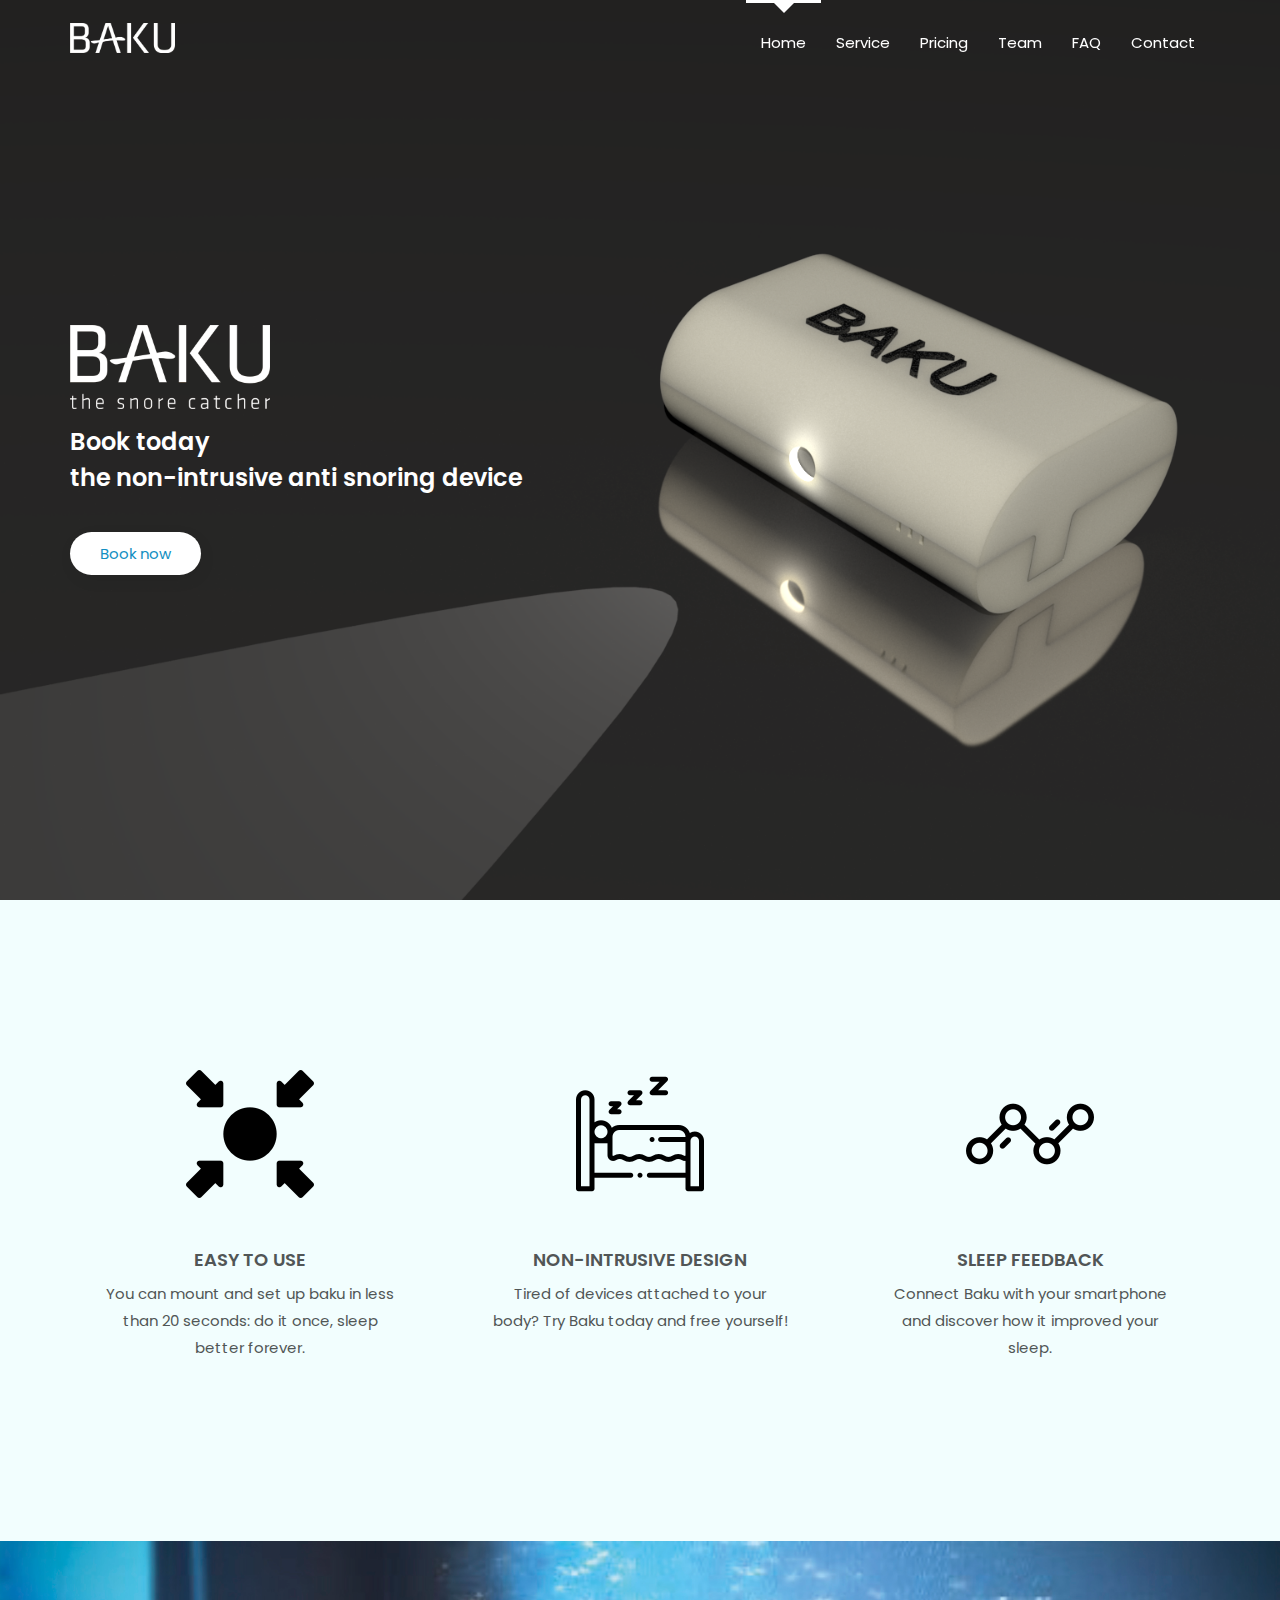
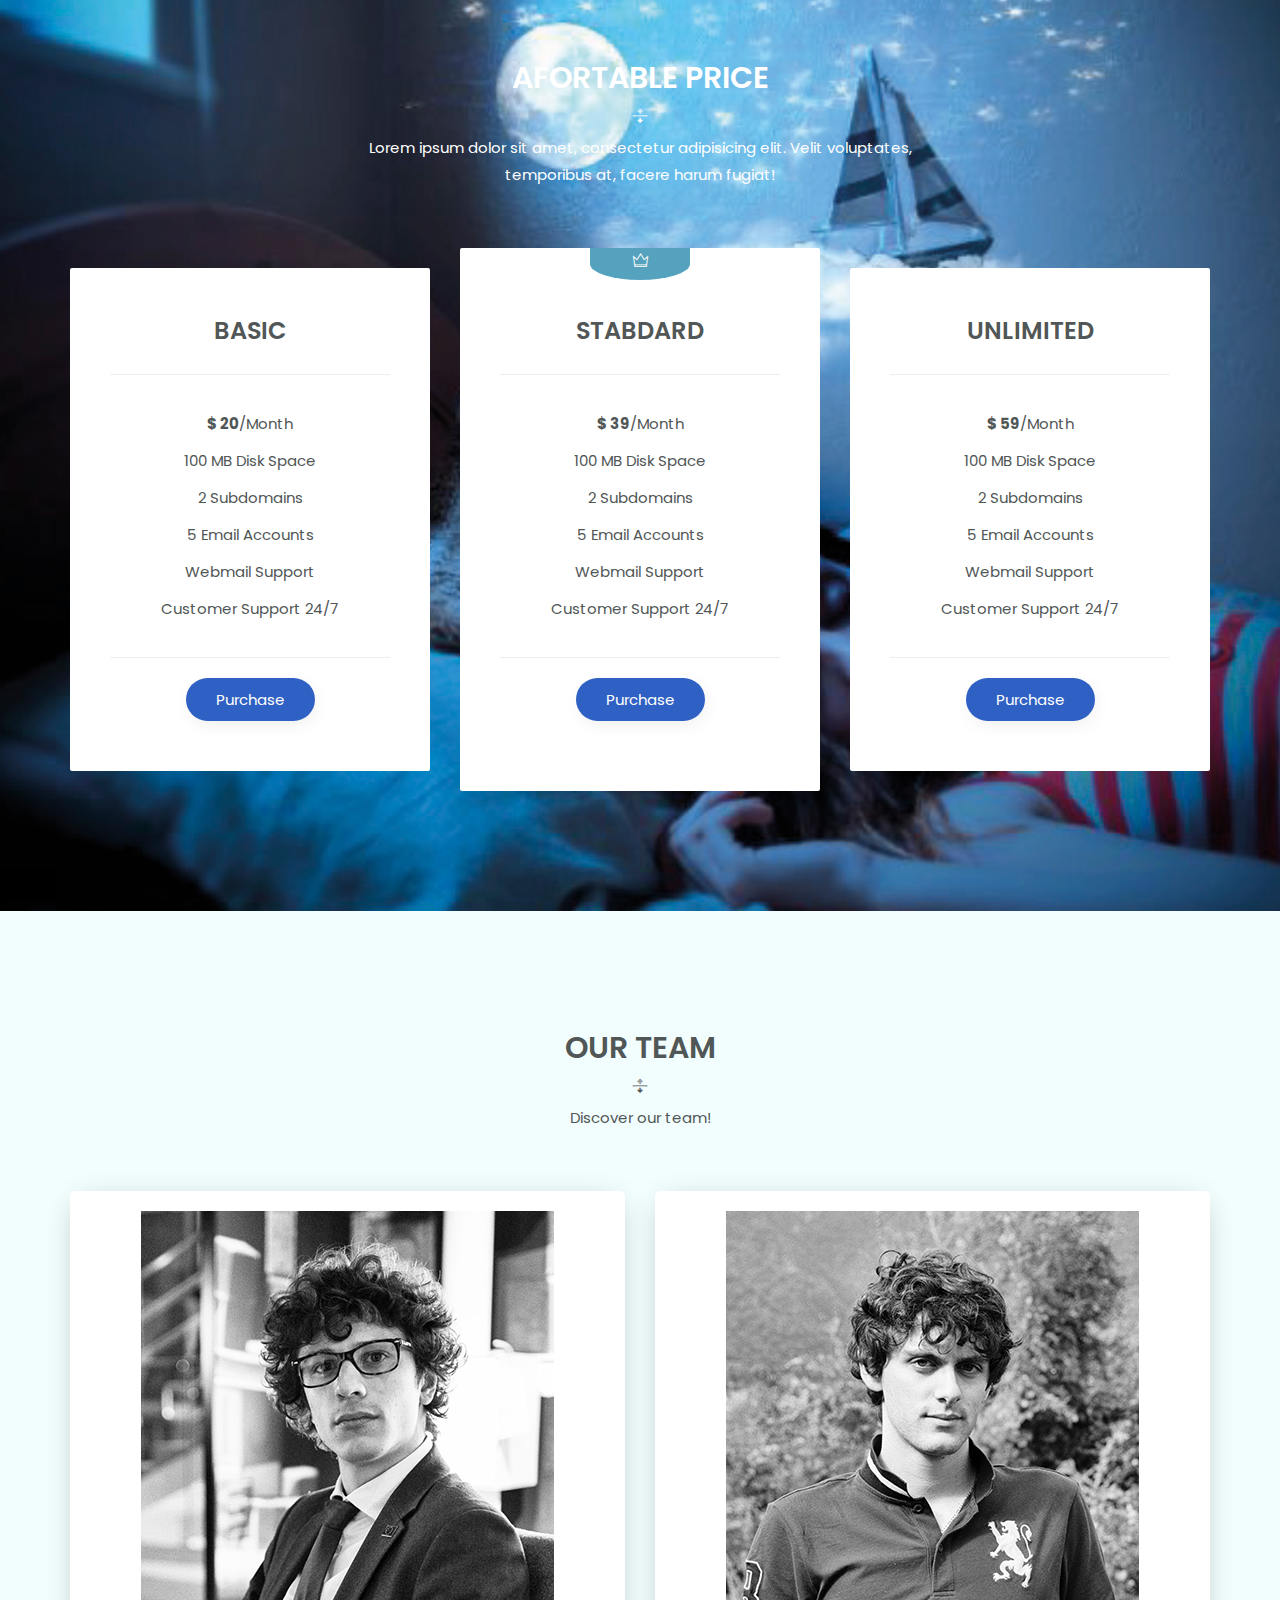
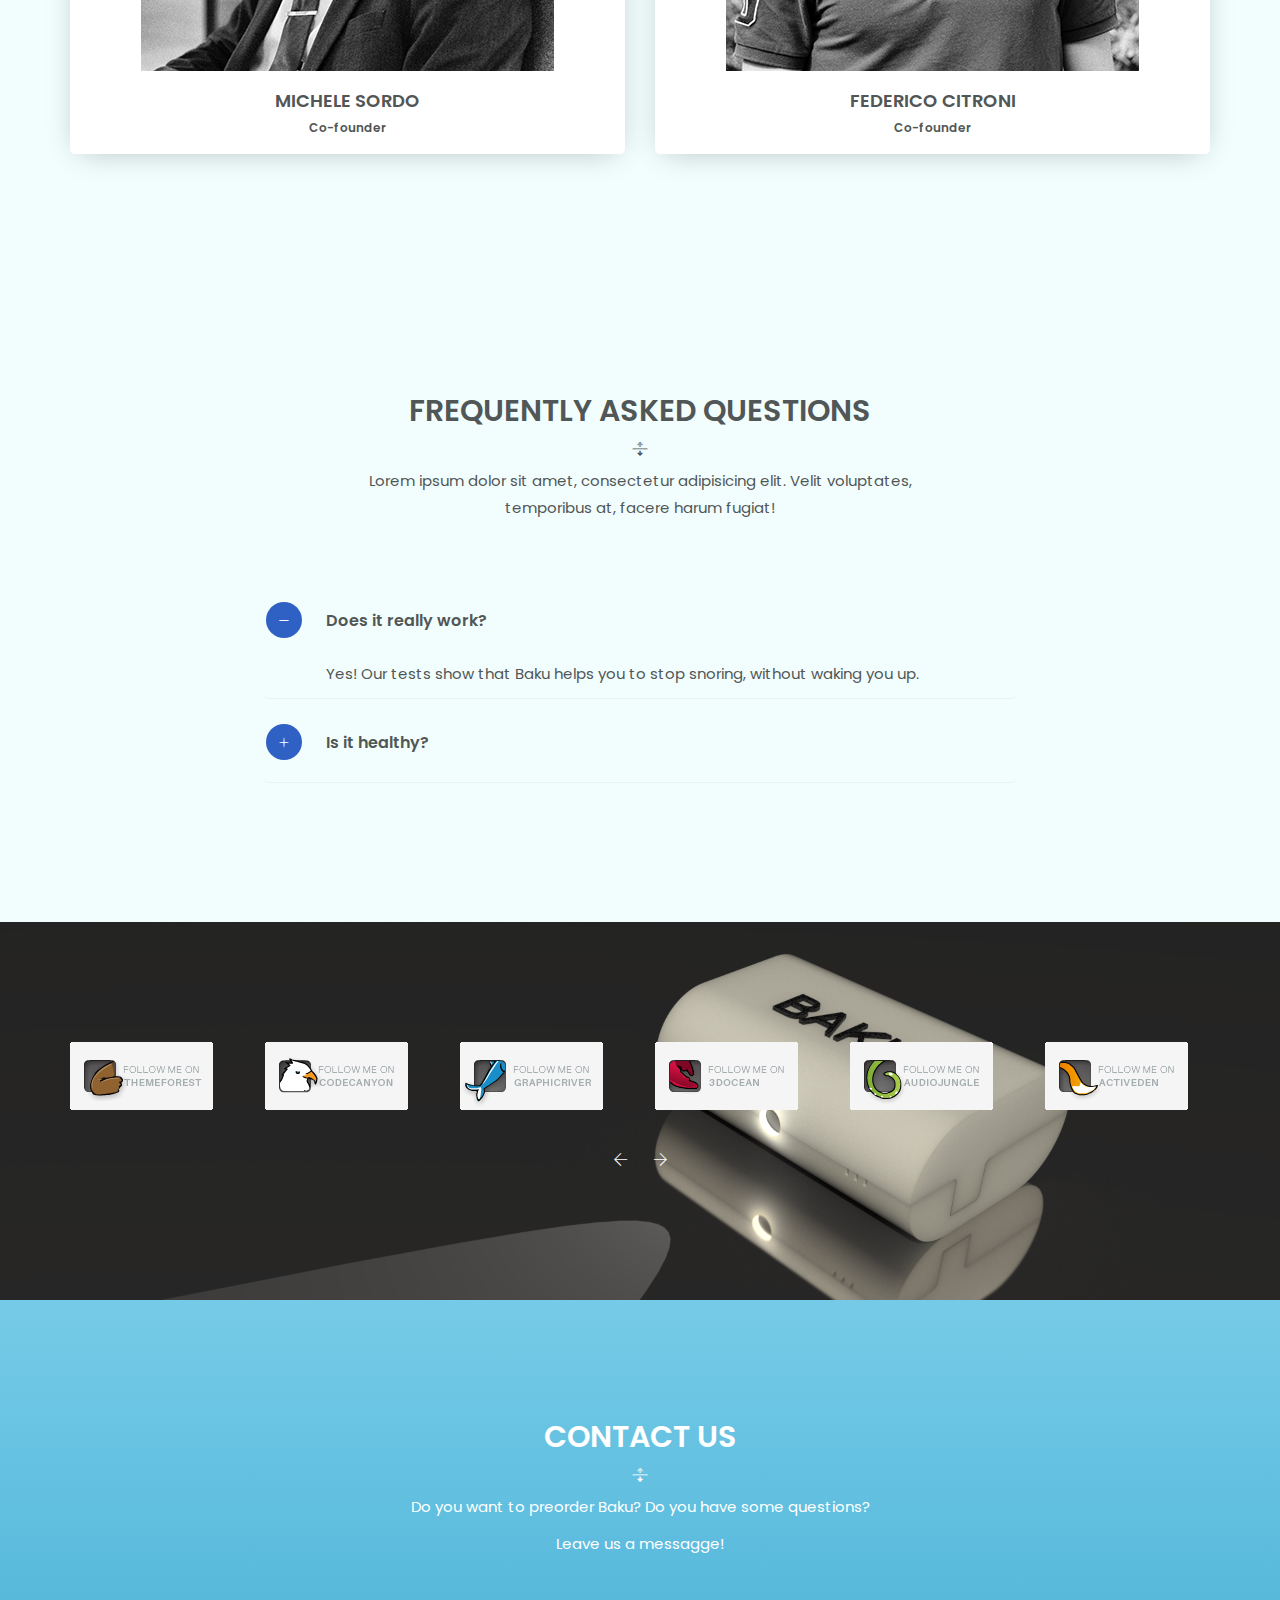
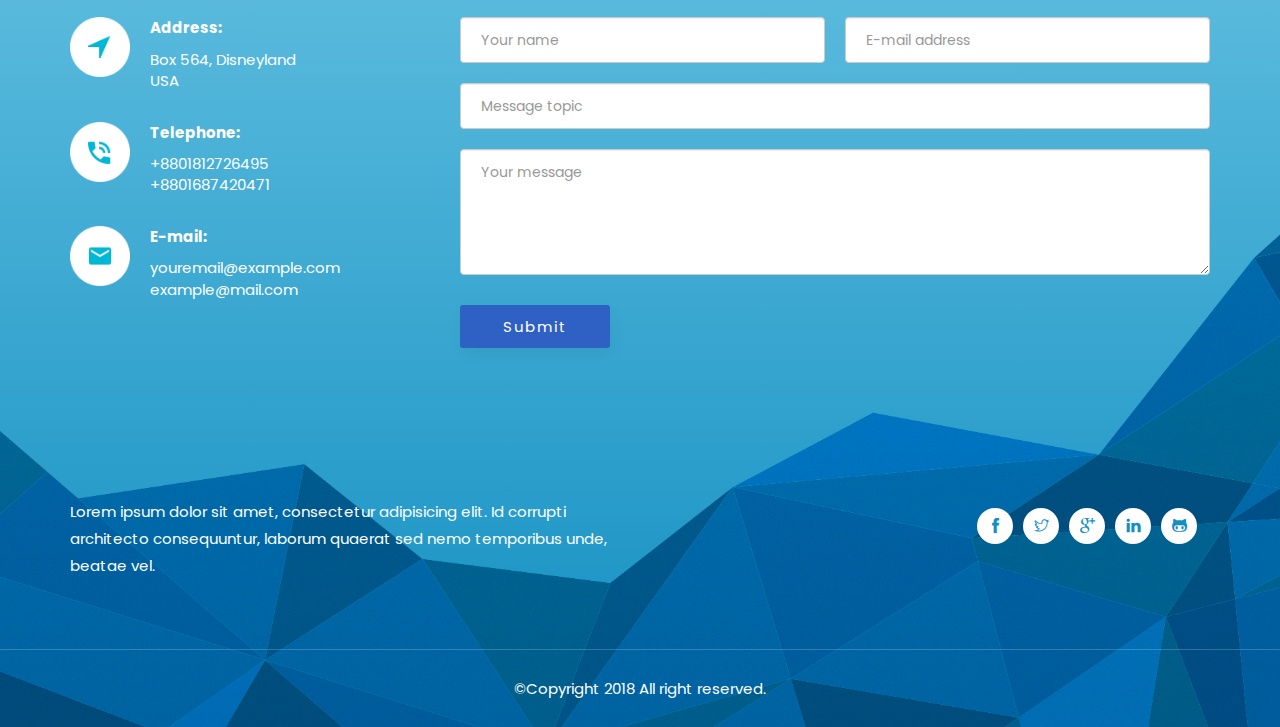
==== commit 0e3d3faf: "new logo" ====
--- a/index.html
+++ b/index.html
@@ -52,7 +52,8 @@
                     <span class="icon-bar"></span>
                 </button>
                 <a href="#" class="navbar-brand logo">
-                    <h2>Baku</h2>
+                    <!--<h2>Baku</h2>-->
+                    <img class="logo_navi" src="images/logo_nav.png" alt="">
                 </a>
             </div>
             <!--Logo/-->
@@ -252,20 +253,21 @@
                     <div class="panel-group" id="accordion">
                         <div class="panel">
                             <h4 class="panel-title">
-                                <a data-toggle="collapse" data-parent="#accordion" href="#collapse1" aria-expanded="true">Sedeiusmod tempor inccsetetur aliquatraiy?</a>
+                                <a data-toggle="collapse" data-parent="#accordion" href="#collapse1" aria-expanded="true">Does it really work?</a>
                             </h4>
                             <div id="collapse1" class="panel-collapse collapse in">
-                                <p>Lorem ipsum dolor sit amet, consectetur adipisicing elit, sed do eiusmodas temporo incididunt ut labore et dolore magna aliqua. Ut enim ad minim veniam, quis nostrd exercitation ullamco laboris nisi ut aliquip ex comodo consequat. Duis aute dolor in reprehenderit.</p>
+                                <p>Yes! Our tests show that Baku helps you to stop snoring, without waking you up.</p>
                             </div>
                         </div>
                         <div class="panel">
                             <h4 class="panel-title">
-                                <a data-toggle="collapse" data-parent="#accordion" href="#collapse2">Tempor inccsetetur aliquatraiy?</a>
+                                <a data-toggle="collapse" data-parent="#accordion" href="#collapse2">Is it healthy?</a>
                             </h4>
                             <div id="collapse2" class="panel-collapse collapse">
-                                <p>Lorem ipsum dolor sit amet, consectetur adipisicing elit, sed do eiusmodas temporo incididunt ut labore et dolore magna aliqua. Ut enim ad minim veniam, quis nostrd exercitation ullamco laboris nisi ut aliquip ex comodo consequat. Duis aute dolor in reprehenderit.</p>
-                            </div>
-                        </div>
+                                <p>Of course it is. Baku does not wake you up, and by the way you would have been probably woken up by your roommate. Snoring is not healty and we help you fighing your problem.</p>
+                            </div>
+                        </div>
+                        <!--
                         <div class="panel">
                             <h4 class="panel-title">
                                 <a data-toggle="collapse" data-parent="#accordion" href="#collapse3">Lorem ipsum dolor amet, consectetur adipisicing ?</a>
@@ -282,6 +284,7 @@
                                 <p>Lorem ipsum dolor sit amet, consectetur adipisicing elit, sed do eiusmodas temporo incididunt ut labore et dolore magna aliqua. Ut enim ad minim veniam, quis nostrd exercitation ullamco laboris nisi ut aliquip ex comodo consequat. Duis aute dolor in reprehenderit.</p>
                             </div>
                         </div>
+                      -->
                     </div>
                 </div>
             </div>
--- a/style.css
+++ b/style.css
@@ -183,6 +183,11 @@
     background-color: #f2fefe;
 }
 
+.logo_navi {
+  height: 30px;
+  width: auto;
+}
+
 /**
 *Default Button
 **/
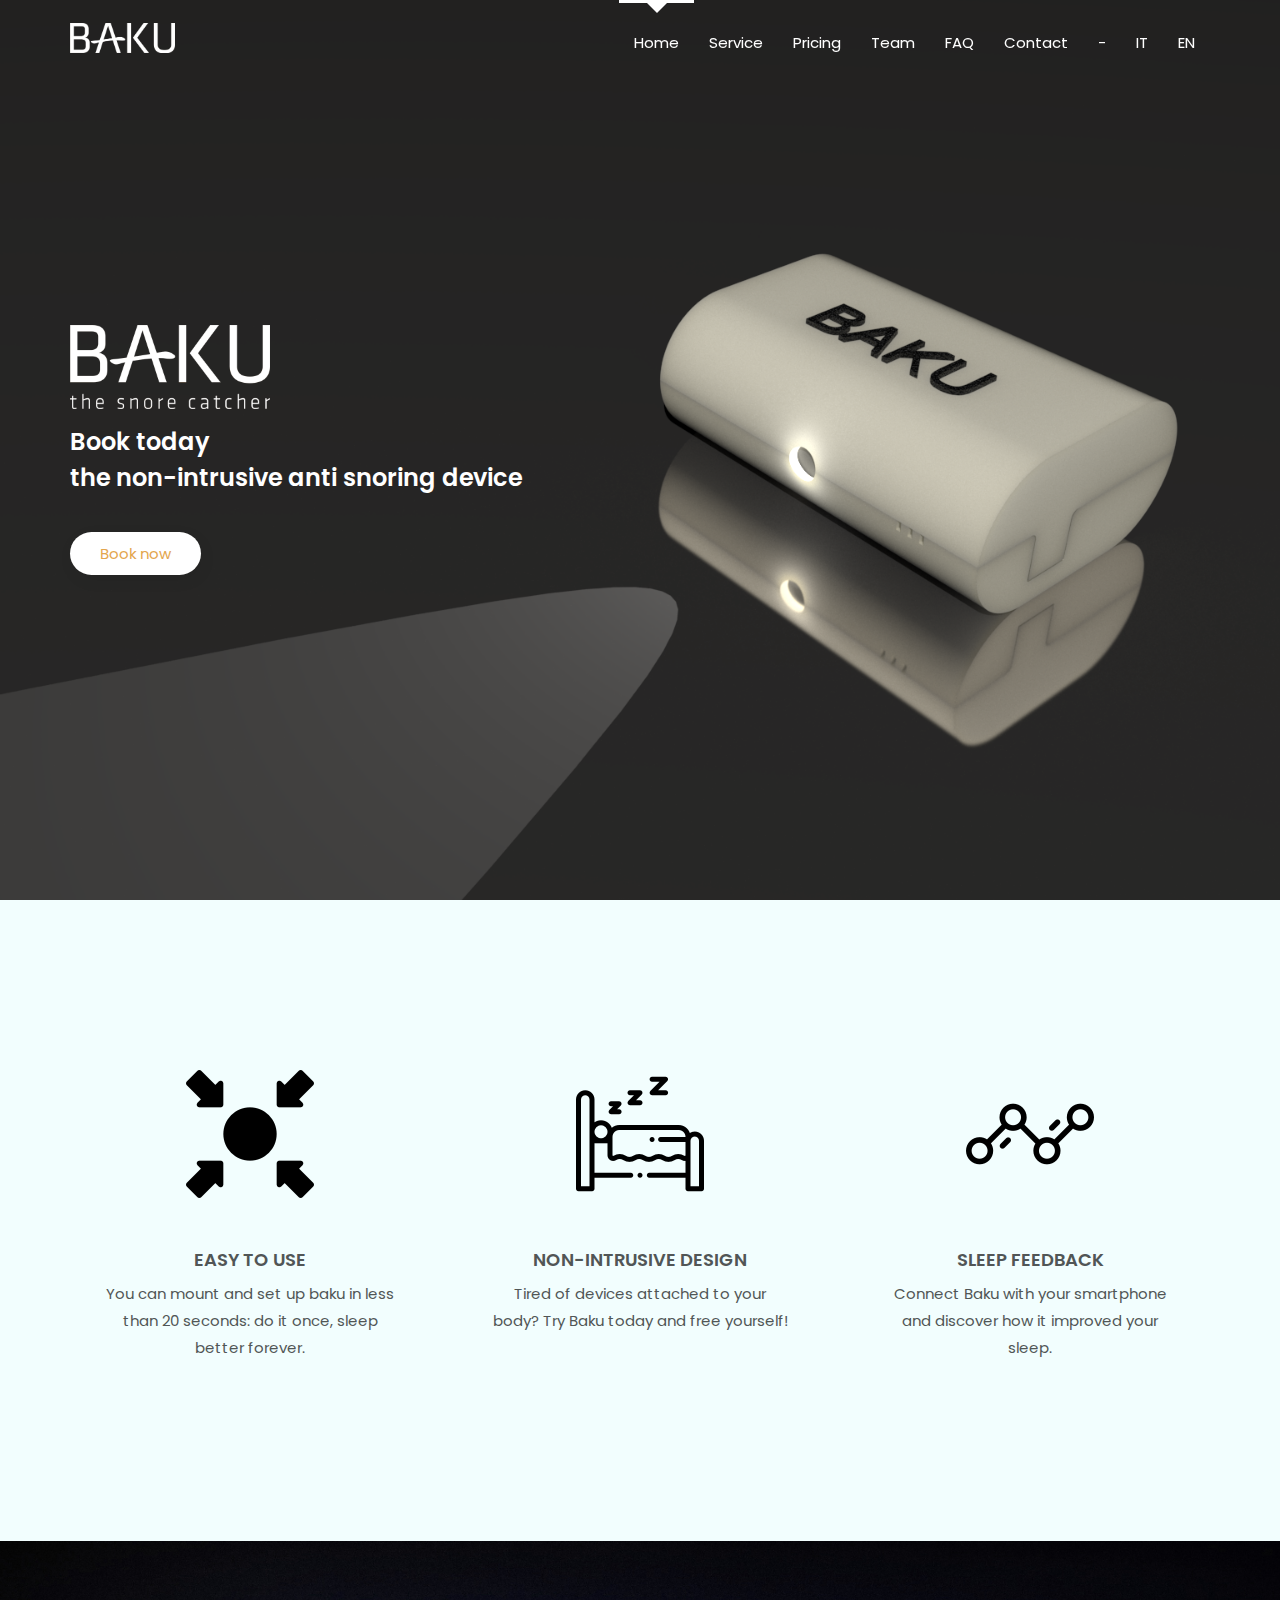
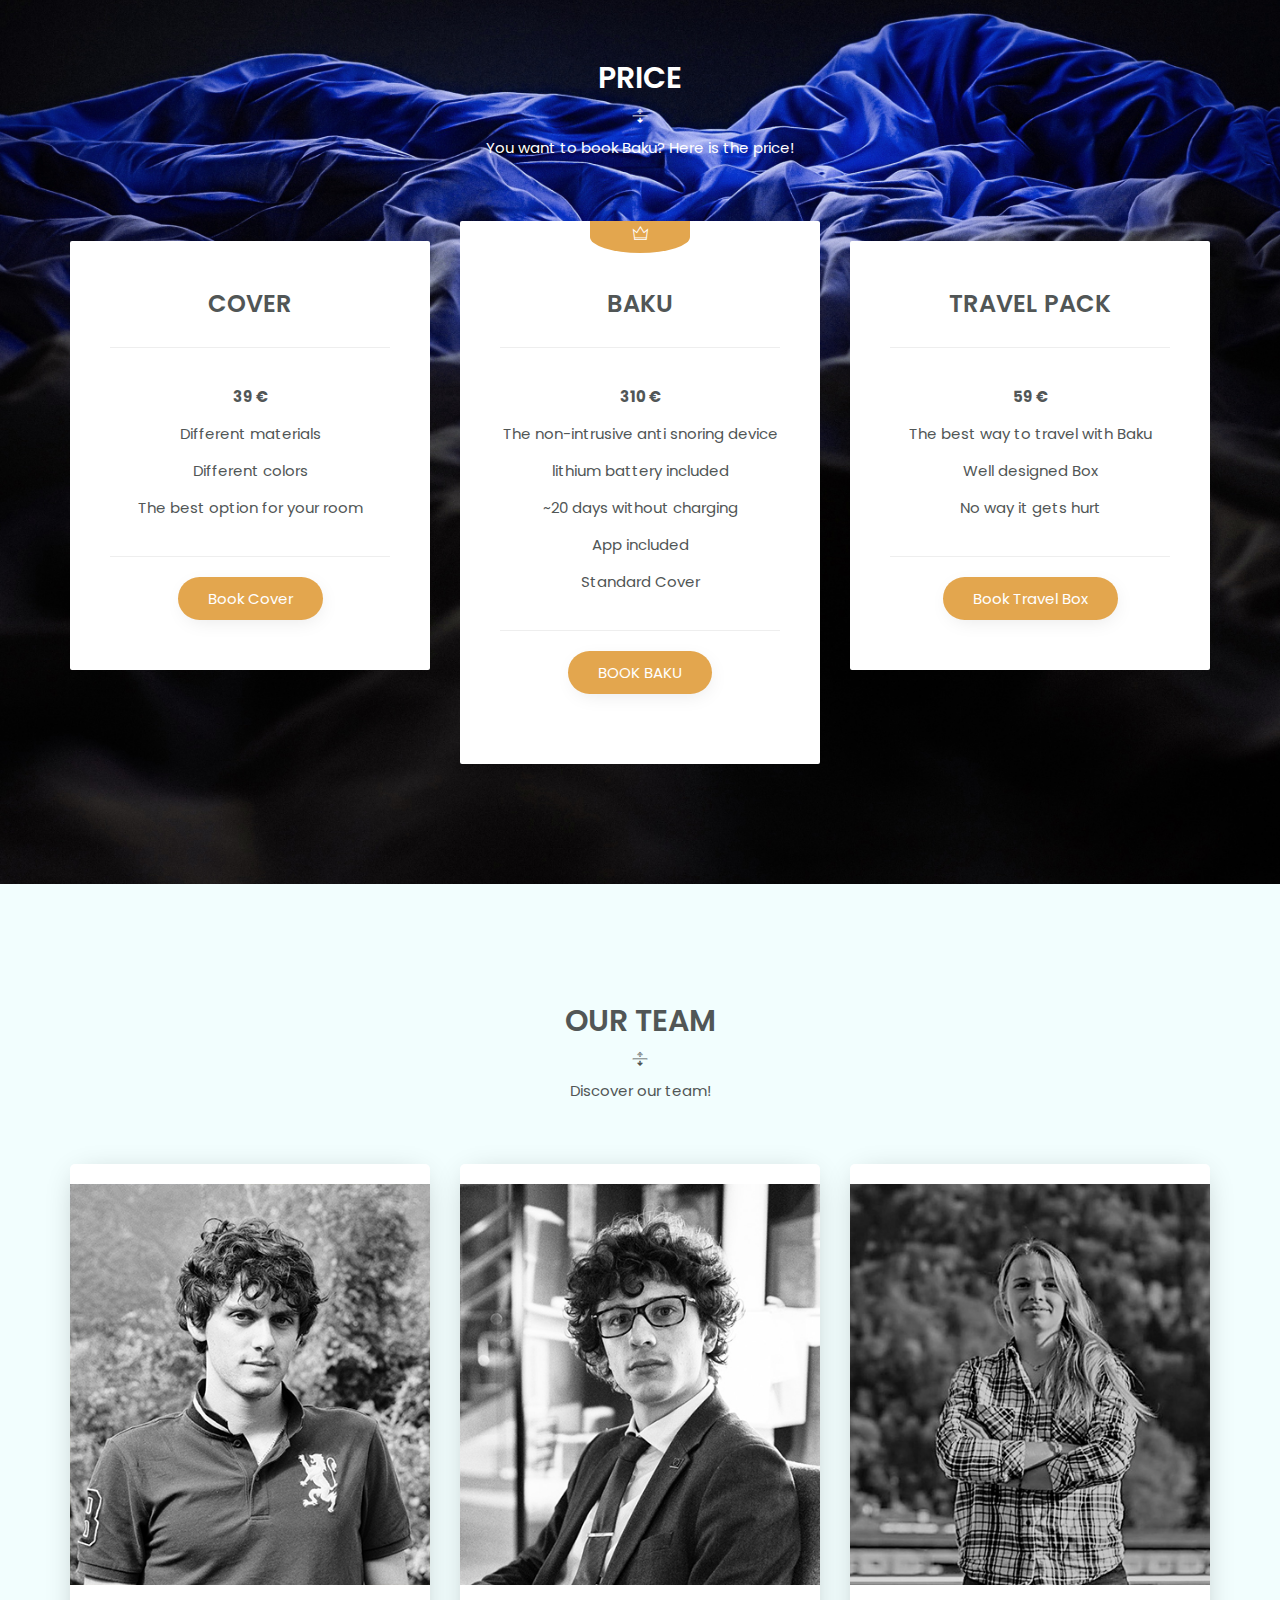
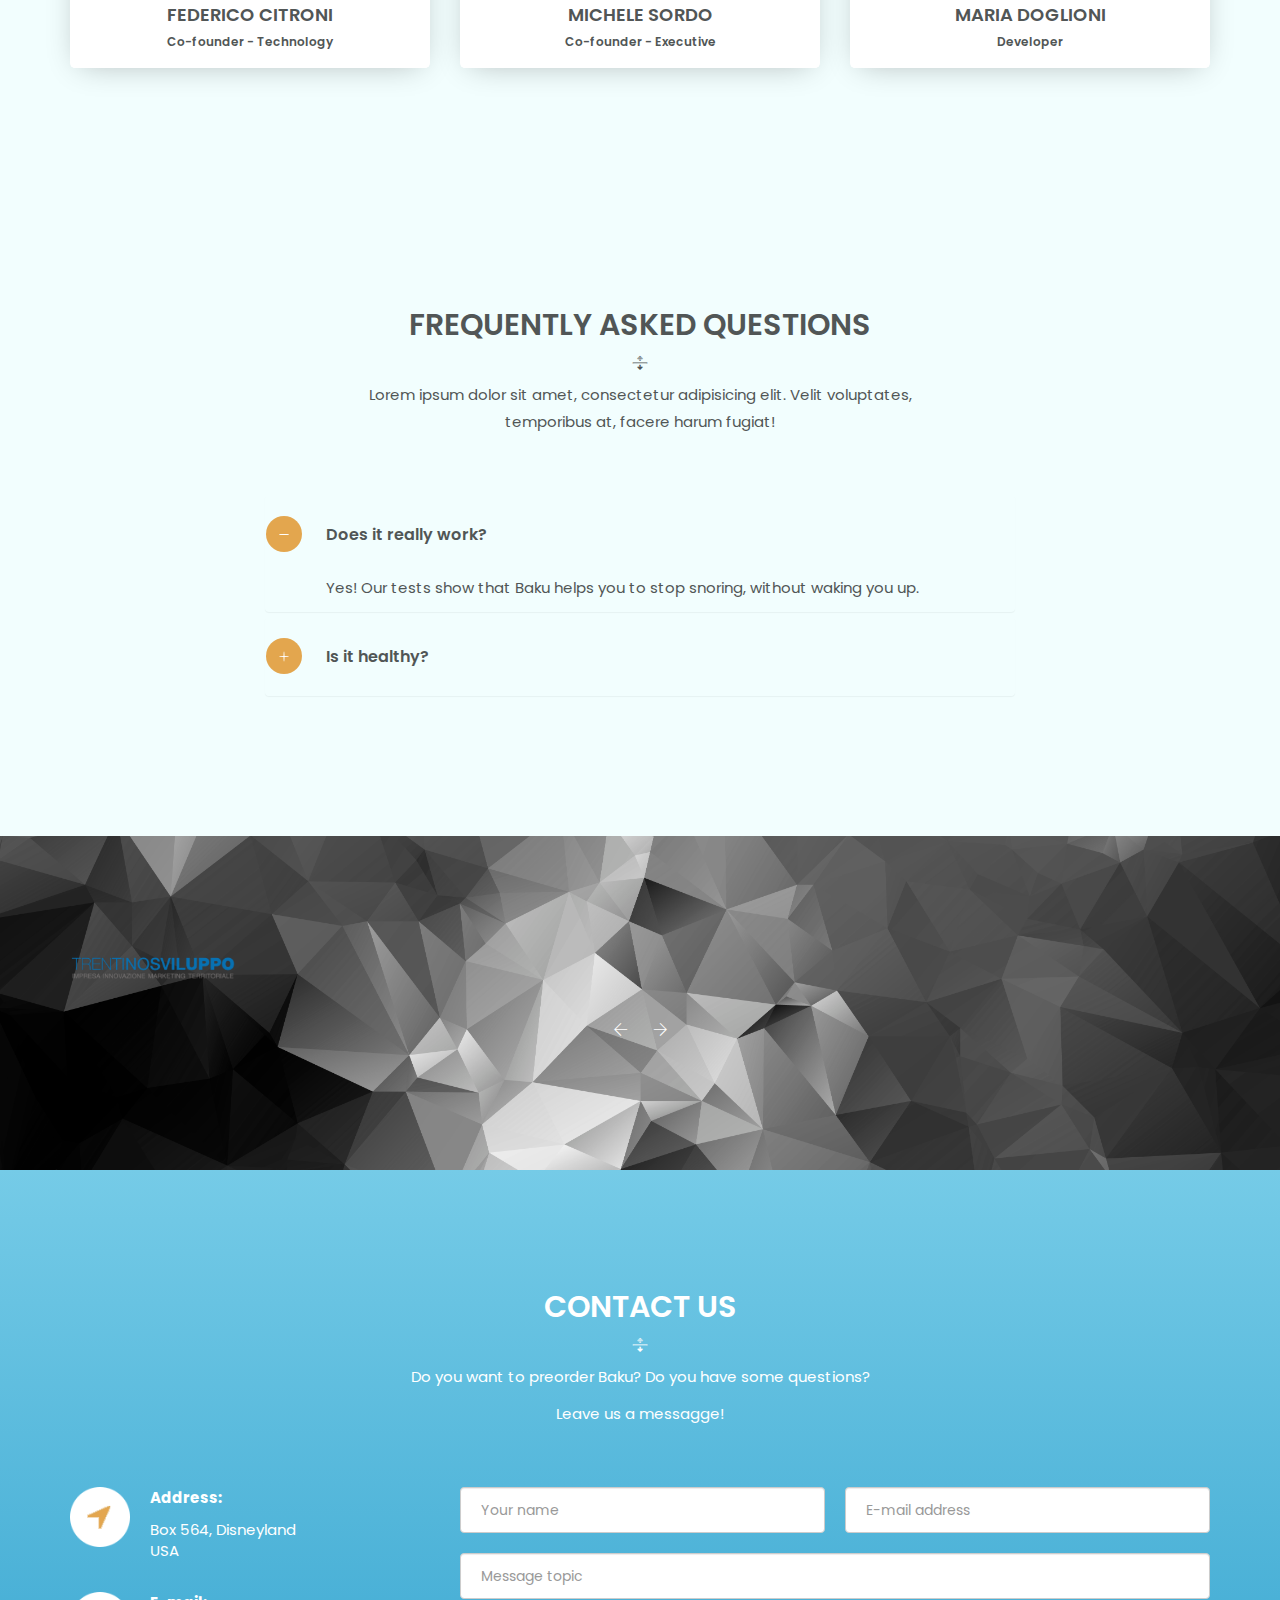
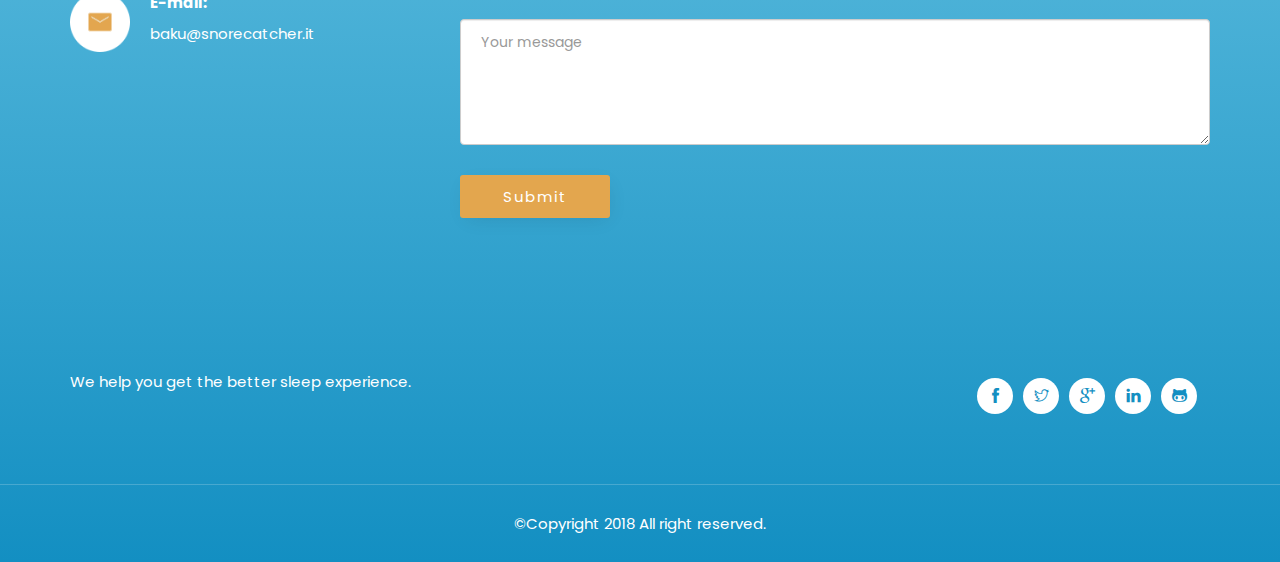
==== commit 09320e8b: "new version" ====
--- a/index.html
+++ b/index.html
@@ -24,6 +24,7 @@
     <link rel="stylesheet" href="style.css">
     <link rel="stylesheet" href="css/responsive.css">
     <script src="js/vendor/modernizr-2.8.3.min.js"></script>
+    <script src="buy.js"></script>
 
     <!--[if lt IE 9]>
         <script src="//oss.maxcdn.com/html5shiv/3.7.2/html5shiv.min.js"></script>
@@ -65,6 +66,9 @@
                     <li><a href="#team-page">Team</a></li>
                     <li><a href="#faq-page">FAQ</a></li>
                     <li><a href="#contact-page">Contact</a></li>
+                    <li><a>-</a></li>
+                    <li><a href="">IT</a></li>
+                    <li><a href="">EN</a></li>
                 </ul>
             </nav>
         </div>
@@ -82,7 +86,7 @@
                     <img class="logo_s" src="images/logo.png" alt="">
                     <h3>Book today</h3>
                     <h3>the non-intrusive anti snoring device</h3>
-                    <a href="#contact-page" class="button white">Book now</a>
+                    <a href="#contact-page" class="button white booking" onclick="bookBaku()">Book now</a>
                 </div>
             </div>
         </div>
@@ -132,59 +136,55 @@
             <div class="row">
                 <div class="col-xs-12 col-sm-6 col-sm-offset-3 text-center">
                     <div class="page-title">
-                        <h2>Afortable Price</h2>
-                        <p>Lorem ipsum dolor sit amet, consectetur adipisicing elit. Velit voluptates, temporibus at, facere harum fugiat!</p>
+                        <h2>PRICE</h2>
+                        <p>You want to book Baku? Here is the price!</p>
                     </div>
                 </div>
             </div>
             <div class="row">
                 <div class="col-xs-12 col-sm-4">
                     <div class="price-table">
-                        <h3 class="text-uppercase price-title">Basic</h3>
+                        <h3 class="text-uppercase price-title">Cover</h3>
                         <hr>
                         <ul class="list-unstyled">
-                            <li><strong class="amount">$ <span class="big">20</span></strong>/Month</li>
-                            <li>100 MB Disk Space</li>
-                            <li>2 Subdomains</li>
-                            <li>5 Email Accounts</li>
-                            <li>Webmail Support</li>
-                            <li>Customer Support 24/7</li>
-                        </ul>
-                        <hr>
-                        <a href="#" class="button">Purchase</a>
+                            <li><strong class="amount"><span class="big">39</span> €</strong></li>
+                            <li>Different materials</li>
+                            <li>Different colors</li>
+                            <li>The best option for your room</li>
+                        </ul>
+                        <hr>
+                        <a href="#contact-page" class="button" onclick="bookCover()">Book Cover</a>
                     </div>
                 </div>
                 <div class="col-xs-12 col-sm-4">
                     <div class="price-table active">
                         <span class="price-info"><span class="ti-crown"></span></span>
-                        <h3 class="text-uppercase price-title">STABDARD</h3>
+                        <h3 class="text-uppercase price-title">BAKU</h3>
                         <hr>
                         <ul class="list-unstyled">
-                            <li><strong class="amount">$ <span class="big">39</span></strong>/Month</li>
-                            <li>100 MB Disk Space</li>
-                            <li>2 Subdomains</li>
-                            <li>5 Email Accounts</li>
-                            <li>Webmail Support</li>
-                            <li>Customer Support 24/7</li>
-                        </ul>
-                        <hr>
-                        <a href="#" class="button">Purchase</a>
+                            <li><strong class="amount"><span class="big">310</span> €</strong></li>
+                            <li>The non-intrusive anti snoring device</li>
+                            <li>lithium battery included</li>
+                            <li>~20 days without charging</li>
+                            <li>App included</li>
+                            <li>Standard Cover</li>
+                        </ul>
+                        <hr>
+                        <a href="#contact-page" class="button" onclick="bookBaku()">BOOK BAKU</a>
                     </div>
                 </div>
                 <div class="col-xs-12 col-sm-4">
                     <div class="price-table">
-                        <h3 class="text-uppercase price-title">UNLIMITED</h3>
+                        <h3 class="text-uppercase price-title">TRAVEL PACK</h3>
                         <hr>
                         <ul class="list-unstyled">
-                            <li><strong class="amount">$ <span class="big">59</span></strong>/Month</li>
-                            <li>100 MB Disk Space</li>
-                            <li>2 Subdomains</li>
-                            <li>5 Email Accounts</li>
-                            <li>Webmail Support</li>
-                            <li>Customer Support 24/7</li>
-                        </ul>
-                        <hr>
-                        <a href="#" class="button">Purchase</a>
+                            <li><strong class="amount"><span class="big">59</span> €</strong></li>
+                            <li>The best way to travel with Baku</li>
+                            <li>Well designed Box</li>
+                            <li>No way it gets hurt</li>
+                        </ul>
+                        <hr>
+                        <a href="#contact-page" class="button" onclick="bookTravelBox()">Book Travel Box</a>
                     </div>
                 </div>
             </div>
@@ -204,14 +204,26 @@
                 </div>
             </div>
             <div class="row">
-
-                <div class="col-xs-12 col-sm-6 col-md-6">
+                <div class="col-xs-12 col-sm-4 col-md-4">
+                    <div class="single-team">
+                        <div class="team-photo">
+                            <img src="images/citro.jpg" alt="">
+                        </div>
+                        <h4>FEDERICO CITRONI</h4>
+                        <h6>Co-founder - Technology</h6>
+                        <ul class="social-menu">
+                            <li><a href="https://www.facebook.com/FedericoCit"><i class="ti-facebook"></i></a></li>
+                            <li><a href="https://www.linkedin.com/in/federico-citroni-013a9a136/"><i class="ti-linkedin"></i></a></li>
+                        </ul>
+                    </div>
+                </div>
+                <div class="col-xs-12 col-sm-4 col-md-4">
                     <div class="single-team">
                         <div class="team-photo">
                             <img src="images/mick.jpg" alt="">
                         </div>
                         <h4>MICHELE SORDO</h4>
-                        <h6>Co-founder</h6>
+                        <h6>Co-founder - Executive</h6>
                         <ul class="social-menu">
                             <li><a href="https://www.facebook.com/mickfenneck/"><i class="ti-facebook"></i></a></li>
                             <li><a href="https://twitter.com/MickFenneck"><i class="ti-twitter"></i></a></li>
@@ -219,17 +231,17 @@
                         </ul>
                     </div>
                 </div>
-                <div class="col-xs-12 col-sm-6 col-md-6">
+                <div class="col-xs-12 col-sm-4 col-md-4">
                     <div class="single-team">
                         <div class="team-photo">
-                            <img src="images/citro.jpg" alt="">
-                        </div>
-                        <h4>FEDERICO CITRONI</h4>
-                        <h6>Co-founder</h6>
+                            <img src="images/maria.jpg" alt="">
+                        </div>
+                        <h4>MARIA DOGLIONI</h4>
+                        <h6>Developer</h6>
                         <ul class="social-menu">
-                            <li><a href="#"><i class="ti-facebook"></i></a></li>
-                            <li><a href="#"><i class="ti-twitter"></i></a></li>
-                            <li><a href="#"><i class="ti-linkedin"></i></a></li>
+                            <li><a href=""><i class="ti-facebook"></i></a></li>
+                            <li><a href=""><i class="ti-twitter"></i></a></li>
+                            <li><a href=""><i class="ti-linkedin"></i></a></li>
                         </ul>
                     </div>
                 </div>
@@ -304,52 +316,7 @@
                 <div class="col-xs-12">
                     <div class="clients">
                         <div class="item">
-                            <img src="images/themeforest.gif" alt="">
-                        </div>
-                        <div class="item">
-                            <img src="images/coadcanyon.gif" alt="">
-                        </div>
-                        <div class="item">
-                            <img src="images/graphicriver.gif" alt="">
-                        </div>
-                        <div class="item">
-                            <img src="images/docean.gif" alt="">
-                        </div>
-                        <div class="item">
-                            <img src="images/audiojungle.gif" alt="">
-                        </div>
-                        <div class="item">
-                            <img src="images/actividen.gif" alt="">
-                        </div>
-                        <div class="item">
-                            <img src="images/photodone.gif" alt="">
-                        </div>
-                        <div class="item">
-                            <img src="images/videgub.gif" alt="">
-                        </div>
-                        <div class="item">
-                            <img src="images/themeforest.gif" alt="">
-                        </div>
-                        <div class="item">
-                            <img src="images/coadcanyon.gif" alt="">
-                        </div>
-                        <div class="item">
-                            <img src="images/graphicriver.gif" alt="">
-                        </div>
-                        <div class="item">
-                            <img src="images/docean.gif" alt="">
-                        </div>
-                        <div class="item">
-                            <img src="images/audiojungle.gif" alt="">
-                        </div>
-                        <div class="item">
-                            <img src="images/actividen.gif" alt="">
-                        </div>
-                        <div class="item">
-                            <img src="images/photodone.gif" alt="">
-                        </div>
-                        <div class="item">
-                            <img src="images/videgub.gif" alt="">
+                            <img src="images/tsviluppo.png" alt="">
                         </div>
                     </div>
                 </div>
@@ -376,11 +343,11 @@
                         <address class="side-icon-boxes">
                             <div class="side-icon-box">
                                 <div class="side-icon">
-                                    <img src="images/location-arrow.png" alt="">
+                                    <img src="images/location-arrow-2.png" alt="">
                                 </div>
                                 <p><strong>Address: </strong> Box 564, Disneyland <br />USA</p>
                             </div>
-                            <div class="side-icon-box">
+                            <!--<div class="side-icon-box">
                                 <div class="side-icon">
                                     <img src="images/phone-arrow.png" alt="">
                                 </div>
@@ -388,14 +355,13 @@
                                     <a href="callto:8801812726495">+8801812726495</a> <br />
                                     <a href="callto:8801687420471">+8801687420471</a>
                                 </p>
-                            </div>
+                            </div>-->
                             <div class="side-icon-box">
                                 <div class="side-icon">
-                                    <img src="images/mail-arrow.png" alt="">
+                                    <img src="images/mail-arrow-2.png" alt="">
                                 </div>
                                 <p><strong>E-mail: </strong>
-                                    <a href="mailto:youremail@example.com">youremail@example.com</a> <br />
-                                    <a href="mailto:youremail@example.com">example@mail.com</a>
+                                    <a href="mailto:baku@snorecatcher.it">baku@snorecatcher.it</a> <br />
                                 </p>
                             </div>
                         </address>
@@ -408,7 +374,7 @@
                             </div>
                             <input type="text" id="form-subject" name="form-subject" class="form-control" placeholder="Message topic">
                             <textarea name="message" id="form-message" name="form-message" rows="5" class="form-control" placeholder="Your message" required="required"></textarea>
-                            <button type="sibmit" class="button">Submit</button>
+                            <button type="submit" class="button">Submit</button>
                         </form>
                     </div>
                 </div>
@@ -427,7 +393,7 @@
                         </ul>
                     </div>
                     <div class="col-xs-12 col-sm-6">
-                        <p>Lorem ipsum dolor sit amet, consectetur adipisicing elit. Id corrupti architecto consequuntur, laborum quaerat sed nemo temporibus unde, beatae vel.</p>
+                        <p>We help you get the better sleep experience.</p>
                     </div>
                 </div>
             </div>
--- a/style.css
+++ b/style.css
@@ -197,7 +197,7 @@
     padding: 8px 30px;
     border-radius: 50px;
     color: #ffffff;
-    background-color: #2f60c3;
+    background-color: #e3a64e;
     -webkit-transition: 0.3s;
     transition: 0.3s;
     border: none;
@@ -208,11 +208,11 @@
 .button.white,
 .button:hover {
     background-color: #ffffff;
-    color: #138fc2;
+    color: #e3a64e;
 }
 
 .button.white:hover {
-    background-color: #2f60c3;
+    background-color: #e3a64e;
     color: #ffffff;
 }
 
@@ -371,7 +371,6 @@
 *Header-area
 **/
 
-.client-area,
 .header-area {
     background: #000000 url('images/back.png') no-repeat scroll center center / cover;
 }
@@ -646,7 +645,7 @@
 ***/
 
 .price-area {
-    background: url('images/head.jpg') no-repeat scroll center center / cover
+    background: url('images/blankets_blue.jpg') no-repeat scroll center center / cover
 }
 
 .price-table h3 {
@@ -685,7 +684,7 @@
     width: 100px;
     -webkit-transform: translateX(-50%);
     transform: translateX(-50%);
-    background-color: #55A2BE;
+    background-color: #e3a64e;
     color: #ffffff;
     border-radius: 0 0 50% 50%;
     padding-bottom: 5px;
@@ -717,7 +716,7 @@
     top: 20px;
     width: 36px;
     height: 36px;
-    background: #2f60c3;
+    background: #e3a64e;
     border-radius: 50%;
     -webkit-transition: 0.3s;
     transition: 0.3s;
@@ -784,6 +783,13 @@
     background-color: #ffffff
 }
 
+/***
+*Client-area
+***/
+
+.client-area {
+    background: #212121 url('images/polygonal_art.jpg') no-repeat scroll center center / cover;
+}
 
 /***
 *Footer-area
@@ -795,7 +801,7 @@
 }
 
 .footer-bg {
-    background: url('images/angle-bg.png') no-repeat scroll center bottom / 100% auto;
+    background: url('images/greatwave.jpg') no-repeat scroll center bottom / 100% auto;
     z-index: -1;
 }
 
